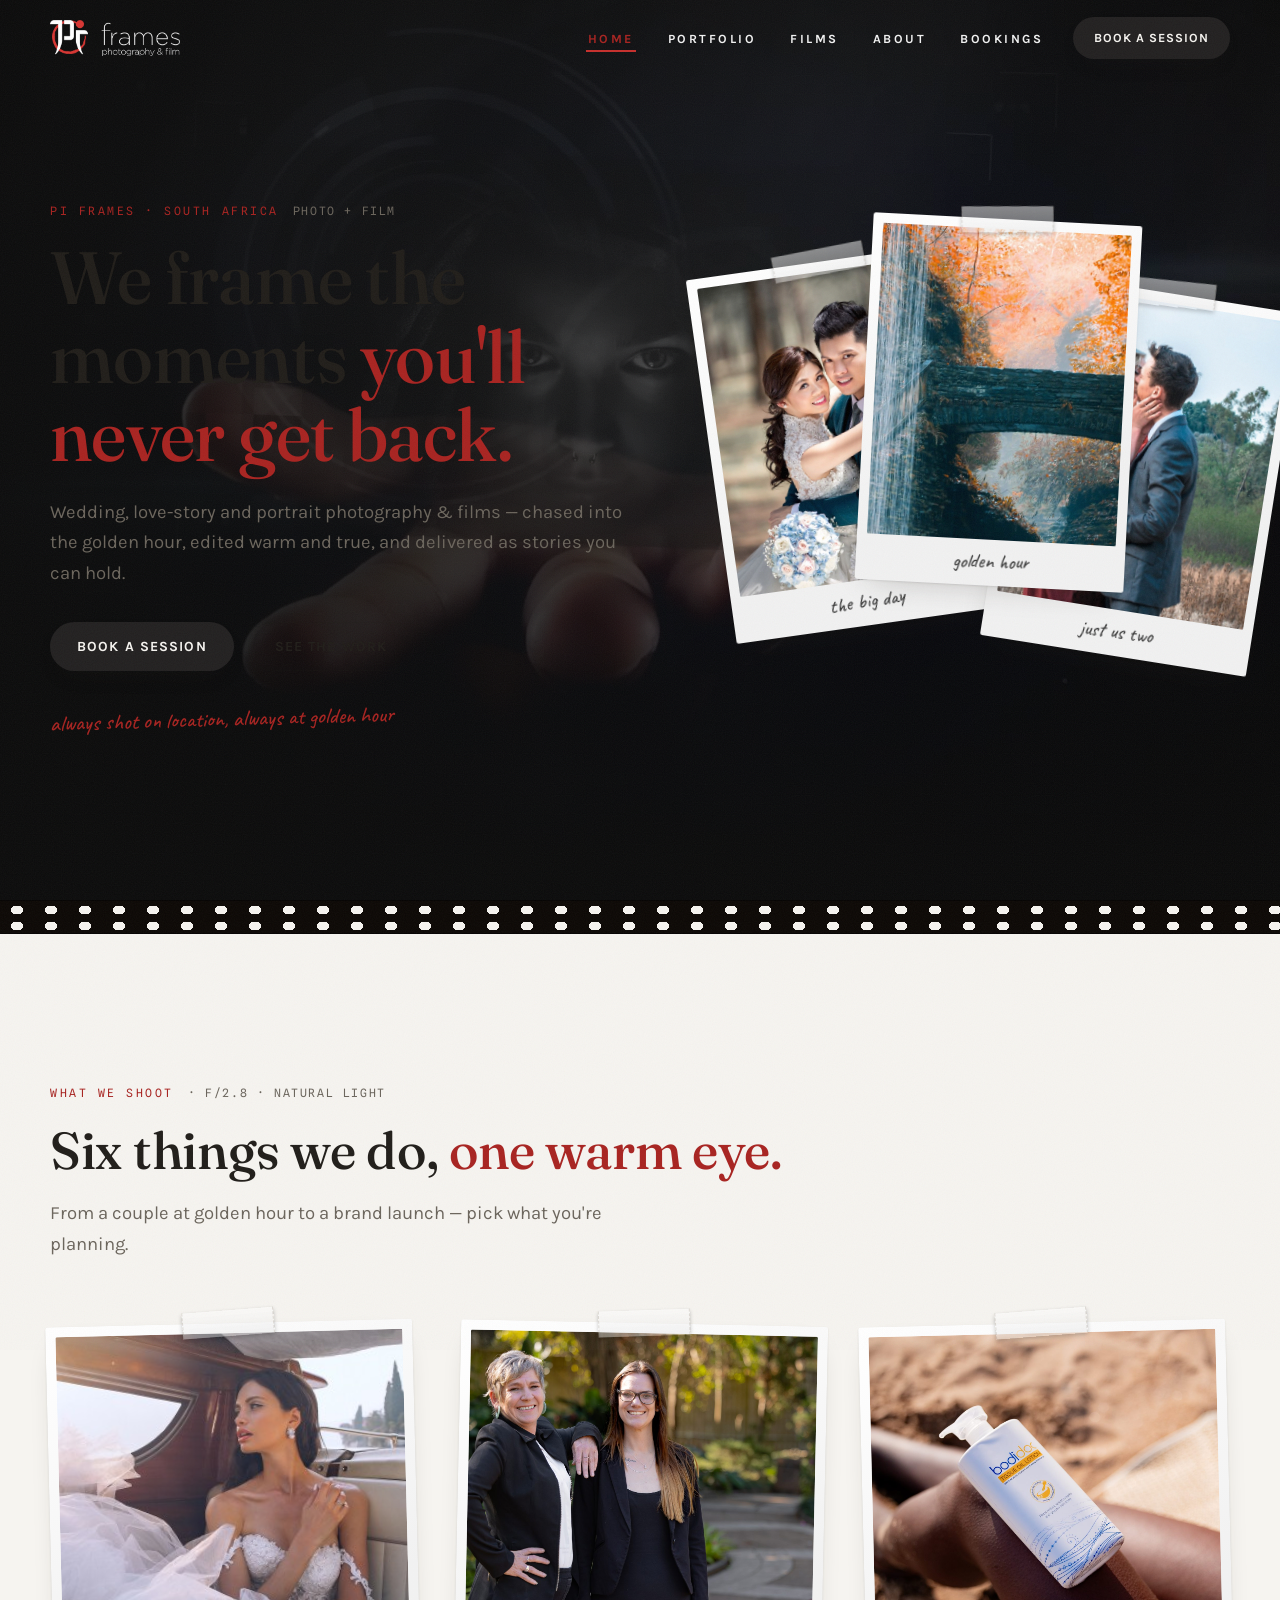
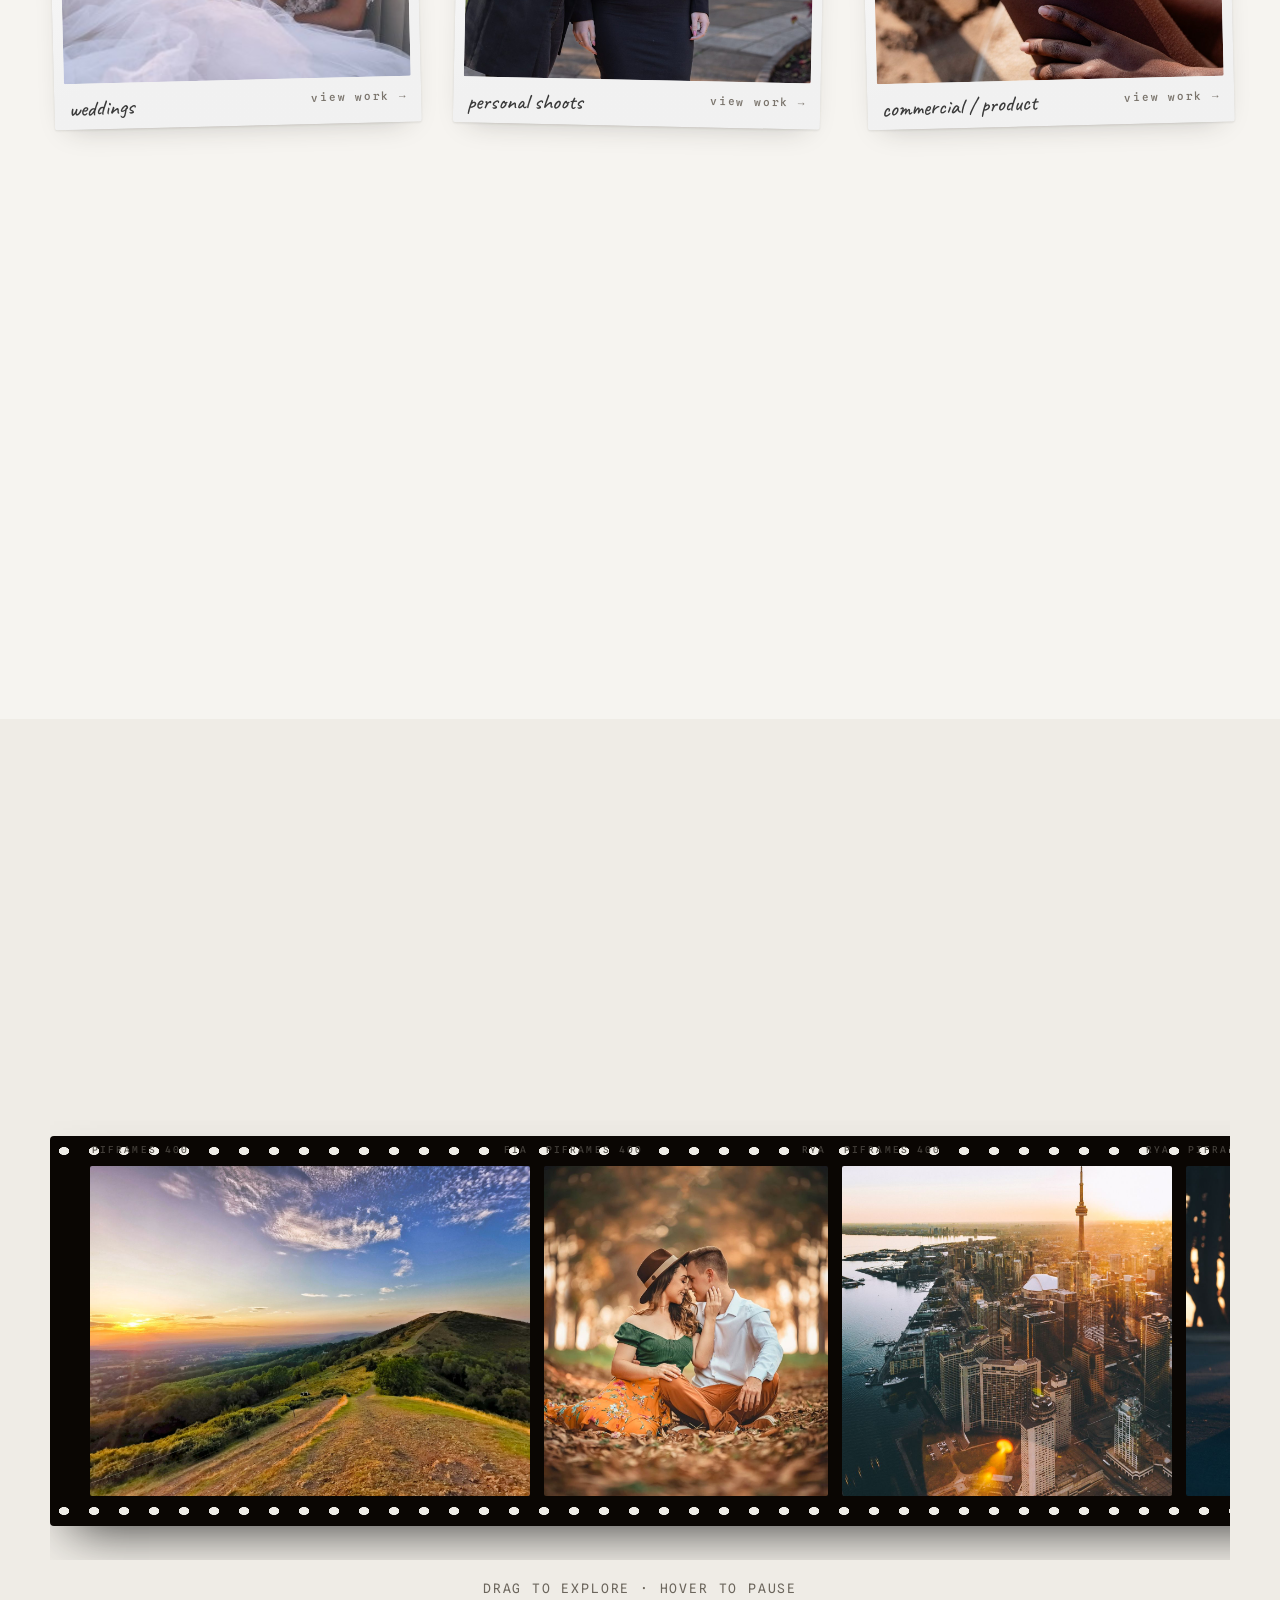
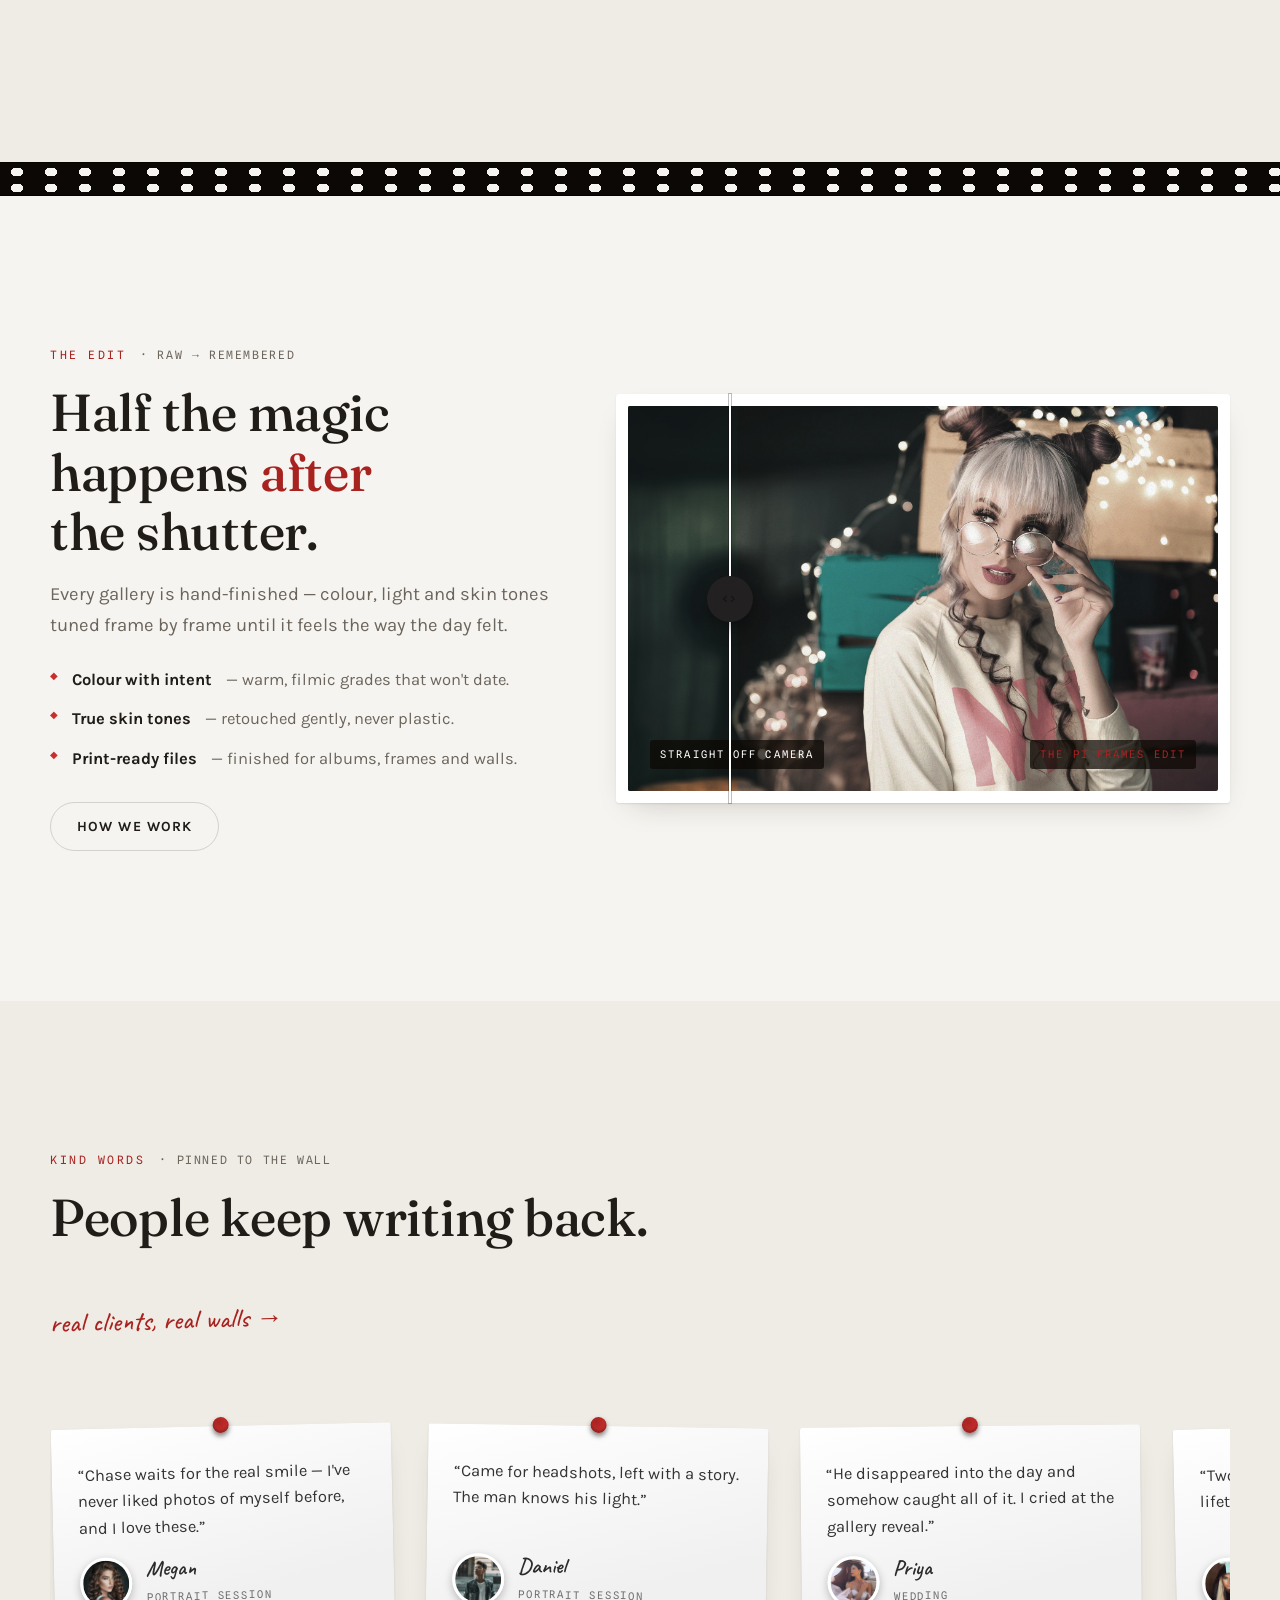
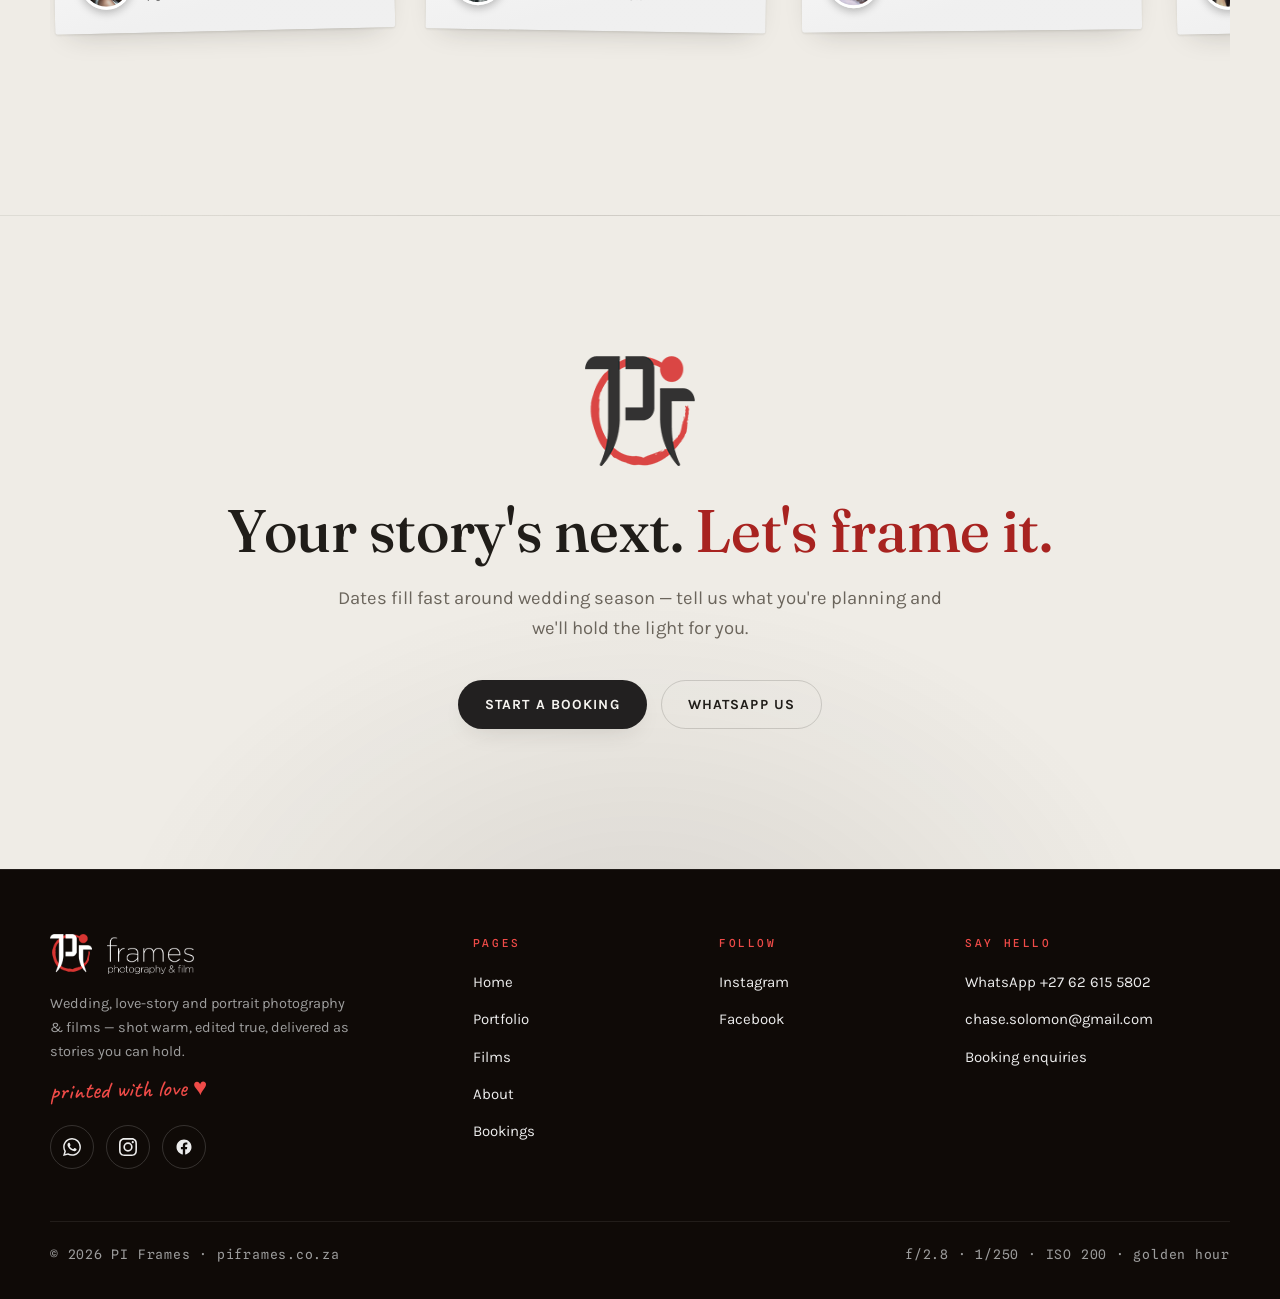
==== index.html @ 4d84800c "commit change" ====
<!DOCTYPE html>
<html lang="en">
<head>
<meta charset="UTF-8">
<meta name="viewport" content="width=device-width, initial-scale=1.0, viewport-fit=cover">
<title>PI Frames — Photography & Films, South Africa</title>
<meta name="description" content="Professional wedding, love-story and portrait photography & videography in South Africa. Shot warm at golden hour, delivered as stories you can hold.">
<meta name="theme-color" content="#16100c">
<link rel="canonical" href="https://piframes.co.za/">
<meta property="og:title" content="PI Frames — Photography & Films, South Africa">
<meta property="og:description" content="Professional wedding, love-story and portrait photography & videography in South Africa. Shot warm at golden hour, delivered as stories you can hold.">
<meta property="og:type" content="website">
<meta property="og:image" content="Media/home-poster.jpg">
<link rel="icon" type="image/png" href="Media/PI-Iconlight.png" media="(prefers-color-scheme: dark)">
  <link rel="icon" type="image/png" href="Media/PI-Icondark.png" media="(prefers-color-scheme: light)">
<link rel="preconnect" href="https://fonts.googleapis.com">
<link rel="preconnect" href="https://fonts.gstatic.com" crossorigin>
<link href="https://fonts.googleapis.com/css2?family=Fraunces:ital,opsz,wght@0,9..144,400;0,9..144,500;0,9..144,600;1,9..144,400&family=Karla:ital,wght@0,400;0,500;0,700;1,400&family=Caveat:wght@500;600&family=Spline+Sans+Mono:wght@400;500&display=swap" rel="stylesheet">
<link rel="stylesheet" href="css/style.css">
</head>
<body>

<header class="nav">
  <div class="wrap nav-inner">
    <a class="nav-logo" href="index.html" aria-label="PI Frames — home">
      <img class="logo-light" src="Media/PI-Logolight.png" alt="PI Frames" width="397" height="110"><img class="logo-dark" src="Media/PI-Logodark.png" alt="PI Frames" width="397" height="110">
    </a>
    <nav aria-label="Main">
      <ul class="nav-links"><li><a href="index.html" aria-current="page">Home</a></li><li><a href="portfolio.html">Portfolio</a></li><li><a href="films.html">Films</a></li><li><a href="about.html">About</a></li><li><a href="bookings.html">Bookings</a></li></ul>
    </nav>
    <a class="btn btn-solid nav-cta" href="bookings.html">Book a session</a>
    <button class="nav-burger" aria-expanded="false" aria-controls="menu" aria-label="Menu">
      <span></span><span></span><span></span>
    </button>
  </div>
</header>

<div class="menu" id="menu">
  <ul>
    <li><a href="index.html" aria-current="page">Home</a></li>
    <li><a href="portfolio.html">Portfolio</a></li>
    <li><a href="films.html">Films</a></li>
    <li><a href="about.html">About</a></li>
    <li><a href="bookings.html">Bookings</a></li>
  </ul>
  <p class="menu-note">Photography &amp; films · South Africa</p>
  <div class="menu-social">
    <a class="social-btn" href="https://wa.me/27626155802" target="_blank" rel="noopener" aria-label="WhatsApp"><svg viewBox="0 0 24 24" aria-hidden="true"><path d="M17.5 14.38c-.3-.15-1.76-.87-2.03-.97-.27-.1-.47-.15-.67.15-.2.3-.77.97-.94 1.17-.17.2-.35.22-.65.07-.3-.15-1.26-.46-2.4-1.48-.88-.79-1.48-1.76-1.65-2.06-.17-.3-.02-.46.13-.61.13-.13.3-.35.45-.52.15-.18.2-.3.3-.5.1-.2.05-.38-.02-.53-.08-.15-.68-1.62-.93-2.21-.24-.58-.49-.5-.67-.51l-.57-.01c-.2 0-.52.07-.8.37-.27.3-1.04 1.02-1.04 2.49s1.07 2.89 1.22 3.09c.15.2 2.1 3.2 5.08 4.49.71.3 1.26.49 1.7.62.71.23 1.36.2 1.87.12.57-.08 1.76-.72 2.01-1.41.25-.7.25-1.29.17-1.42-.07-.12-.27-.2-.57-.34m-5.42 7.4h-.01a9.87 9.87 0 0 1-5.03-1.37l-.36-.22-3.74.98 1-3.64-.24-.38a9.86 9.86 0 0 1-1.51-5.25c0-5.45 4.44-9.88 9.9-9.88a9.83 9.83 0 0 1 6.99 2.9 9.82 9.82 0 0 1 2.9 6.99c-.01 5.45-4.45 9.87-9.9 9.87m8.42-18.29A11.8 11.8 0 0 0 12.07 0C5.53 0 .2 5.33.2 11.87c0 2.1.55 4.14 1.58 5.94L.1 24l6.33-1.66a11.87 11.87 0 0 0 5.63 1.43h.01c6.54 0 11.86-5.32 11.86-11.87 0-3.17-1.23-6.15-3.47-8.39"/></svg></a>
    <a class="social-btn" href="https://www.instagram.com/chasesolomonphotography/" target="_blank" rel="noopener" aria-label="Instagram"><svg viewBox="0 0 24 24" aria-hidden="true"><path d="M12 2.2c3.2 0 3.6 0 4.9.1 1.2.1 1.8.2 2.2.4.6.2 1 .5 1.4.9.4.4.7.8.9 1.4.2.4.4 1 .4 2.2.1 1.3.1 1.7.1 4.9s0 3.6-.1 4.9c-.1 1.2-.2 1.8-.4 2.2-.2.6-.5 1-.9 1.4-.4.4-.8.7-1.4.9-.4.2-1 .4-2.2.4-1.3.1-1.7.1-4.9.1s-3.6 0-4.9-.1c-1.2-.1-1.8-.2-2.2-.4-.6-.2-1-.5-1.4-.9-.4-.4-.7-.8-.9-1.4-.2-.4-.4-1-.4-2.2C2.2 15.6 2.2 15.2 2.2 12s0-3.6.1-4.9c.1-1.2.2-1.8.4-2.2.2-.6.5-1 .9-1.4.4-.4.8-.7 1.4-.9.4-.2 1-.4 2.2-.4C8.4 2.2 8.8 2.2 12 2.2m0-2.2C8.7 0 8.3 0 7 .1 5.7.1 4.9.3 4.1.6c-.8.3-1.5.7-2.1 1.4C1.3 2.6.9 3.3.6 4.1.3 4.9.1 5.7.1 7 0 8.3 0 8.7 0 12s0 3.7.1 5c0 1.3.2 2.1.5 2.9.3.8.7 1.5 1.4 2.1.6.7 1.3 1.1 2.1 1.4.8.3 1.6.5 2.9.5 1.3.1 1.7.1 5 .1s3.7 0 5-.1c1.3 0 2.1-.2 2.9-.5.8-.3 1.5-.7 2.1-1.4.7-.6 1.1-1.3 1.4-2.1.3-.8.5-1.6.5-2.9.1-1.3.1-1.7.1-5s0-3.7-.1-5c0-1.3-.2-2.1-.5-2.9-.3-.8-.7-1.5-1.4-2.1C21.4 1.3 20.7.9 19.9.6c-.8-.3-1.6-.5-2.9-.5C15.7 0 15.3 0 12 0zm0 5.8A6.2 6.2 0 1 0 18.2 12 6.2 6.2 0 0 0 12 5.8zm0 10.2A4 4 0 1 1 16 12a4 4 0 0 1-4 4zM19.8 5.6a1.4 1.4 0 1 1-2.9 0 1.4 1.4 0 0 1 2.9 0z"/></svg></a>
    <a class="social-btn" href="https://www.facebook.com/ChaseSolomonPhotography/" target="_blank" rel="noopener" aria-label="Facebook"><svg viewBox="0 0 24 24" aria-hidden="true"><path d="M22 12.06C22 6.5 17.52 2 12 2S2 6.5 2 12.06c0 5.02 3.66 9.18 8.44 9.94v-7.03H7.9v-2.9h2.54V9.85c0-2.52 1.5-3.91 3.78-3.91 1.09 0 2.23.2 2.23.2v2.46h-1.26c-1.24 0-1.63.77-1.63 1.57v1.88h2.78l-.45 2.9h-2.33V22c4.78-.76 8.44-4.92 8.44-9.94z"/></svg></a>
  </div>
</div>

<main>
  <!-- HERO -->
  <section class="hero">
    <div class="hero-media">
      <video autoplay muted loop playsinline preload="metadata" poster="Media/home-poster.jpg">
        <source src="Media/home-bg.mp4" type="video/mp4">
      </video>
    </div>
    <div class="hero-scrim"></div>
    <div class="wrap hero-inner">
      <div>
        <p class="eyebrow reveal">PI Frames · South Africa <span class="exif">photo + film</span></p>
        <h1 class="reveal d1">We frame the moments <em>you'll never get back.</em></h1>
        <p class="lede reveal d2">Wedding, love-story and portrait photography &amp; films — chased into the golden hour, edited warm and true, and delivered as stories you can hold.</p>
        <div class="hero-ctas reveal d3">
          <a class="btn btn-solid" href="bookings.html">Book a session</a>
          <a class="btn btn-ghost" href="portfolio.html">See the work</a>
        </div>
        <p class="hero-note reveal d3"><span class="hand">always shot on location, always at golden hour</span></p>
      </div>
      <div class="fan reveal d2" aria-hidden="true"><figure class="polaroid p1">
      <span class="tape"></span>
      <div class="frame"><img src="Media/masonry-2col-05.jpg" alt="the big day" fetchpriority="high"></div>
      <figcaption class="cap">the big day</figcaption>
    </figure><figure class="polaroid p2">
      <span class="tape"></span>
      <div class="frame"><img src="Media/album13-alt.jpg" alt="golden hour" loading="lazy"></div>
      <figcaption class="cap">golden hour</figcaption>
    </figure><figure class="polaroid p3">
      <span class="tape"></span>
      <div class="frame"><img src="Media/grid-3col-09.jpg" alt="just us two" loading="lazy"></div>
      <figcaption class="cap">just us two</figcaption>
    </figure></div>
    </div>
  </section>

  <div class="sprocket-divider" aria-hidden="true"></div>

  <!-- SERVICES -->
  <section class="section" id="services">
    <div class="wrap">
      <div class="section-head reveal">
        <p class="eyebrow">What we shoot <span class="exif">· f/2.8 · natural light</span></p>
        <h2 class="title">Six things we do, <em>one warm eye.</em></h2>
        <p class="lede">From a couple at golden hour to a brand launch — pick what you're planning.</p>
      </div>
      <div class="services-grid"><a class="polaroid service reveal d0" href="portfolio.html#weddings">
      <span class="tape"></span>
      <div class="frame"><img src="Media/thmb-wedding.jpg" alt="wedding photography" loading="lazy"></div>
      <span class="cap"><span>weddings</span><span class="go">view work →</span></span>
    </a><a class="polaroid service reveal d1" href="portfolio.html#headshots">
      <span class="tape"></span>
      <div class="frame"><img src="Media/album-headshots-01.jpg" alt="personal & portrait photography" loading="lazy"></div>
      <span class="cap"><span>personal shoots</span><span class="go">view work →</span></span>
    </a><a class="polaroid service reveal d2" href="portfolio.html#product">
      <span class="tape"></span>
      <div class="frame"><img src="Media/album-product-01.jpg" alt="commercial & product photography" loading="lazy"></div>
      <span class="cap"><span>commercial / product</span><span class="go">view work →</span></span>
    </a><a class="polaroid service reveal d0" href="portfolio.html#automotive">
      <span class="tape"></span>
      <div class="frame"><img src="Media/album-cars-01.jpg" alt="automotive photography" loading="lazy"></div>
      <span class="cap"><span>auto / car</span><span class="go">view work →</span></span>
    </a><a class="polaroid service reveal d1" href="films.html">
      <span class="tape"></span>
      <div class="frame"><img src="Media/poster-video-tvh-grand-opening.jpg" alt="event photography & film" loading="lazy"></div>
      <span class="cap"><span>events</span><span class="go">watch films →</span></span>
    </a><a class="polaroid service service-soon reveal d2" href="bookings.html">
      <span class="tape"></span>
      <div class="frame"><picture><source srcset="Media/thmb-realestate-light.jpg" media="(prefers-color-scheme: light)"><img src="Media/thmb-realestate.jpg" alt="real estate photography" loading="lazy"></picture></div>
      <span class="cap"><span>real estate</span><span class="go">on request →</span></span>
    </a></div>
    </div>
  </section>

  <!-- FILM STRIP -->
  <section class="section tone" id="album">
    <div class="wrap">
      <div class="section-head head-row reveal">
        <div>
          <p class="eyebrow">The highlight reel <span class="exif">· a little of everything</span></p>
          <h2 class="title">Frames worth framing</h2>
        </div>
        <span class="hand">drag through the roll ↓</span>
      </div>
    </div>
    <div class="wrap filmstrip-wrap reveal d1">
      <div class="filmstrip" tabindex="0" aria-label="Highlight reel — scroll horizontally">
        <div class="film"><div class="film-cell">
      <span class="edge"><b>PIFRAMES&nbsp;400</b><b>fiA</b></span>
      <img src="Media/justified-15.jpg" alt="golden sunset over rolling hill path" loading="lazy" draggable="false">
    </div><div class="film-cell">
      <span class="edge"><b>PIFRAMES&nbsp;400</b><b>ryA</b></span>
      <img src="Media/masonry-2col-07.jpg" alt="couple in autumn leaves, golden backlight" loading="lazy" draggable="false">
    </div><div class="film-cell">
      <span class="edge"><b>PIFRAMES&nbsp;400</b><b>ryA</b></span>
      <img src="Media/masonry-3col-10.jpg" alt="Toronto aerial sunset, CN Tower" loading="lazy" draggable="false">
    </div><div class="film-cell">
      <span class="edge"><b>PIFRAMES&nbsp;400</b><b>2cA</b></span>
      <img src="Media/grid-2col-05.jpg" alt="black Porsche 911 rear, sunset road" loading="lazy" draggable="false">
    </div><div class="film-cell">
      <span class="edge"><b>PIFRAMES&nbsp;400</b><b>ryA</b></span>
      <img src="Media/masonry-4col-08.jpg" alt="emerald lake with island, golden light" loading="lazy" draggable="false">
    </div><div class="film-cell">
      <span class="edge"><b>PIFRAMES&nbsp;400</b><b>3cA</b></span>
      <img src="Media/grid-3col-10.jpg" alt="couple close in dusk field, her gaze at camera" loading="lazy" draggable="false">
    </div><div class="film-cell">
      <span class="edge"><b>PIFRAMES&nbsp;400</b><b>ryA</b></span>
      <img src="Media/masonry-3col-05.jpg" alt="busy London street, golden hour" loading="lazy" draggable="false">
    </div><div class="film-cell">
      <span class="edge"><b>PIFRAMES&nbsp;400</b><b>fiA</b></span>
      <img src="Media/justified-19.jpg" alt="pink sunset lake, silhouetted boat" loading="lazy" draggable="false">
    </div><div class="film-cell">
      <span class="edge"><b>PIFRAMES&nbsp;400</b><b>ryA</b></span>
      <img src="Media/masonry-2col-03.jpg" alt="couple on beach at sunset" loading="lazy" draggable="false">
    </div><div class="film-cell">
      <span class="edge"><b>PIFRAMES&nbsp;400</b><b>ryA</b></span>
      <img src="Media/masonry-4col-12.jpg" alt="golden grassy ridge at sunset" loading="lazy" draggable="false">
    </div><div class="film-cell">
      <span class="edge"><b>PIFRAMES&nbsp;400</b><b>18A</b></span>
      <img src="Media/album18-alt.jpg" alt="Audi R8 on autumn road at dusk" loading="lazy" draggable="false">
    </div><div class="film-cell">
      <span class="edge"><b>PIFRAMES&nbsp;400</b><b>fiA</b></span>
      <img src="Media/justified-21.jpg" alt="karst mountains, river boat, misty sunrise" loading="lazy" draggable="false">
    </div></div>
      </div>
      <p class="filmstrip-hint">drag to explore · hover to pause</p>
    </div>
  </section>

  <div class="sprocket-divider" aria-hidden="true"></div>

  <!-- BEFORE / AFTER -->
  <section class="section" id="edit">
    <div class="wrap ba-grid">
      <div class="ba-copy reveal">
        <p class="eyebrow">The edit <span class="exif">· raw → remembered</span></p>
        <h2 class="title">Half the magic happens <em>after</em> the shutter.</h2>
        <p class="lede">Every gallery is hand-finished — colour, light and skin tones tuned frame by frame until it feels the way the day felt.</p>
        <ul class="ba-list">
          <li><b>Colour with intent</b> — warm, filmic grades that won't date.</li>
          <li><b>True skin tones</b> — retouched gently, never plastic.</li>
          <li><b>Print-ready files</b> — finished for albums, frames and walls.</li>
        </ul>
        <a class="btn btn-ghost" href="about.html">How we work</a>
      </div>
      <div class="reveal d1">
        <div class="ba" style="--pos:50%">
          <div class="ba-stage">
            <img src="Media/before.jpg" alt="Straight-off-camera photograph before editing">
            <img class="ba-after" src="Media/after.jpg" alt="The same photograph after the PI Frames edit">
            <span class="ba-tag l">straight off camera</span>
            <span class="ba-tag r">the pi frames edit</span>
          </div>
          <div class="ba-divider" aria-hidden="true"></div>
          <div class="ba-handle" aria-hidden="true">‹›</div>
          <input type="range" min="0" max="100" value="50" aria-label="Compare before and after edit">
        </div>
      </div>
    </div>
  </section>

  <!-- TESTIMONIALS -->
  <section class="section tone" id="words">
    <div class="wrap">
      <div class="section-head head-row reveal">
        <div>
          <p class="eyebrow">Kind words <span class="exif">· pinned to the wall</span></p>
          <h2 class="title">People keep writing back.</h2>
        </div>
        <span class="hand">real clients, real walls →</span>
      </div>
      <div class="quotes reveal d1"><figure class="quote">
      <span class="pin"></span>
      <p>“Chase waits for the real smile — I've never liked photos of myself before, and I love these.”</p>
      <footer>
        <img src="Media/testimonial01.jpg" alt="" loading="lazy">
        <div class="who"><b>Megan</b><span>Portrait session</span></div>
      </footer>
    </figure><figure class="quote">
      <span class="pin"></span>
      <p>“Came for headshots, left with a story. The man knows his light.”</p>
      <footer>
        <img src="Media/testimonial02.jpg" alt="" loading="lazy">
        <div class="who"><b>Daniel</b><span>Portrait session</span></div>
      </footer>
    </figure><figure class="quote">
      <span class="pin"></span>
      <p>“He disappeared into the day and somehow caught all of it. I cried at the gallery reveal.”</p>
      <footer>
        <img src="Media/testimonial03.jpg" alt="" loading="lazy">
        <div class="who"><b>Priya</b><span>Wedding</span></div>
      </footer>
    </figure><figure class="quote">
      <span class="pin"></span>
      <p>“Two hours, one photographer, a lifetime of frames. Forever grateful.”</p>
      <footer>
        <img src="Media/testimonial04.jpg" alt="" loading="lazy">
        <div class="who"><b>Chloé</b><span>Portrait session</span></div>
      </footer>
    </figure><figure class="quote">
      <span class="pin"></span>
      <p>“Warm, patient, and completely worth it. Every frame feels like me.”</p>
      <footer>
        <img src="Media/testimonial05.jpg" alt="" loading="lazy">
        <div class="who"><b>Zanele</b><span>Portrait session</span></div>
      </footer>
    </figure><figure class="quote">
      <span class="pin"></span>
      <p>“Our brand shoot did the selling for us — the photos carried the whole launch.”</p>
      <footer>
        <img src="Media/testimonial06.jpg" alt="" loading="lazy">
        <div class="who"><b>Marco</b><span>Brand commission</span></div>
      </footer>
    </figure><figure class="quote">
      <span class="pin"></span>
      <p>“It felt like a night out, not a shoot. The photos still make me grin.”</p>
      <footer>
        <img src="Media/testimonial07.jpg" alt="" loading="lazy">
        <div class="who"><b>Robyn</b><span>Portrait session</span></div>
      </footer>
    </figure><figure class="quote">
      <span class="pin"></span>
      <p>“He made me feel completely at ease, and it shows in every shot.”</p>
      <footer>
        <img src="Media/testimonial08.jpg" alt="" loading="lazy">
        <div class="who"><b>Nina</b><span>Portrait session</span></div>
      </footer>
    </figure><figure class="quote">
      <span class="pin"></span>
      <p>“Bold, honest, beautiful work. Exactly the vibe I was after.”</p>
      <footer>
        <img src="Media/testimonial09.jpg" alt="" loading="lazy">
        <div class="who"><b>Tarryn</b><span>Portrait session</span></div>
      </footer>
    </figure></div>
    </div>
  </section>

  <!-- CTA -->
  <section class="cta-band">
    <div class="wrap reveal">
      <picture><source srcset="Media/PI-Icondark.png" media="(prefers-color-scheme: light)"><img class="aperture" src="Media/PI-Iconlight.png" alt="" loading="lazy"></picture>
      <h2 class="title">Your story's next. <em>Let's frame it.</em></h2>
      <p class="lede">Dates fill fast around wedding season — tell us what you're planning and we'll hold the light for you.</p>
      <div class="hero-ctas" style="justify-content:center">
        <a class="btn btn-solid" href="bookings.html">Start a booking</a>
        <a class="btn btn-ghost" href="https://wa.me/27626155802" target="_blank" rel="noopener">WhatsApp us</a>
      </div>
    </div>
  </section>
</main>

<footer class="footer">
  <div class="wrap">
    <div class="footer-grid">
      <div class="footer-logo">
        <img src="Media/PI-Logolight.png" alt="PI Frames">
        <p class="footer-blurb">Wedding, love-story and portrait photography &amp; films — shot warm, edited true, delivered as stories you can hold.</p>
        <span class="hand">printed with love ♥</span>
        <div class="social-row footer-social">
          <a class="social-btn" href="https://wa.me/27626155802" target="_blank" rel="noopener" aria-label="WhatsApp"><svg viewBox="0 0 24 24" aria-hidden="true"><path d="M17.5 14.38c-.3-.15-1.76-.87-2.03-.97-.27-.1-.47-.15-.67.15-.2.3-.77.97-.94 1.17-.17.2-.35.22-.65.07-.3-.15-1.26-.46-2.4-1.48-.88-.79-1.48-1.76-1.65-2.06-.17-.3-.02-.46.13-.61.13-.13.3-.35.45-.52.15-.18.2-.3.3-.5.1-.2.05-.38-.02-.53-.08-.15-.68-1.62-.93-2.21-.24-.58-.49-.5-.67-.51l-.57-.01c-.2 0-.52.07-.8.37-.27.3-1.04 1.02-1.04 2.49s1.07 2.89 1.22 3.09c.15.2 2.1 3.2 5.08 4.49.71.3 1.26.49 1.7.62.71.23 1.36.2 1.87.12.57-.08 1.76-.72 2.01-1.41.25-.7.25-1.29.17-1.42-.07-.12-.27-.2-.57-.34m-5.42 7.4h-.01a9.87 9.87 0 0 1-5.03-1.37l-.36-.22-3.74.98 1-3.64-.24-.38a9.86 9.86 0 0 1-1.51-5.25c0-5.45 4.44-9.88 9.9-9.88a9.83 9.83 0 0 1 6.99 2.9 9.82 9.82 0 0 1 2.9 6.99c-.01 5.45-4.45 9.87-9.9 9.87m8.42-18.29A11.8 11.8 0 0 0 12.07 0C5.53 0 .2 5.33.2 11.87c0 2.1.55 4.14 1.58 5.94L.1 24l6.33-1.66a11.87 11.87 0 0 0 5.63 1.43h.01c6.54 0 11.86-5.32 11.86-11.87 0-3.17-1.23-6.15-3.47-8.39"/></svg></a>
          <a class="social-btn" href="https://www.instagram.com/chasesolomonphotography/" target="_blank" rel="noopener" aria-label="Instagram"><svg viewBox="0 0 24 24" aria-hidden="true"><path d="M12 2.2c3.2 0 3.6 0 4.9.1 1.2.1 1.8.2 2.2.4.6.2 1 .5 1.4.9.4.4.7.8.9 1.4.2.4.4 1 .4 2.2.1 1.3.1 1.7.1 4.9s0 3.6-.1 4.9c-.1 1.2-.2 1.8-.4 2.2-.2.6-.5 1-.9 1.4-.4.4-.8.7-1.4.9-.4.2-1 .4-2.2.4-1.3.1-1.7.1-4.9.1s-3.6 0-4.9-.1c-1.2-.1-1.8-.2-2.2-.4-.6-.2-1-.5-1.4-.9-.4-.4-.7-.8-.9-1.4-.2-.4-.4-1-.4-2.2C2.2 15.6 2.2 15.2 2.2 12s0-3.6.1-4.9c.1-1.2.2-1.8.4-2.2.2-.6.5-1 .9-1.4.4-.4.8-.7 1.4-.9.4-.2 1-.4 2.2-.4C8.4 2.2 8.8 2.2 12 2.2m0-2.2C8.7 0 8.3 0 7 .1 5.7.1 4.9.3 4.1.6c-.8.3-1.5.7-2.1 1.4C1.3 2.6.9 3.3.6 4.1.3 4.9.1 5.7.1 7 0 8.3 0 8.7 0 12s0 3.7.1 5c0 1.3.2 2.1.5 2.9.3.8.7 1.5 1.4 2.1.6.7 1.3 1.1 2.1 1.4.8.3 1.6.5 2.9.5 1.3.1 1.7.1 5 .1s3.7 0 5-.1c1.3 0 2.1-.2 2.9-.5.8-.3 1.5-.7 2.1-1.4.7-.6 1.1-1.3 1.4-2.1.3-.8.5-1.6.5-2.9.1-1.3.1-1.7.1-5s0-3.7-.1-5c0-1.3-.2-2.1-.5-2.9-.3-.8-.7-1.5-1.4-2.1C21.4 1.3 20.7.9 19.9.6c-.8-.3-1.6-.5-2.9-.5C15.7 0 15.3 0 12 0zm0 5.8A6.2 6.2 0 1 0 18.2 12 6.2 6.2 0 0 0 12 5.8zm0 10.2A4 4 0 1 1 16 12a4 4 0 0 1-4 4zM19.8 5.6a1.4 1.4 0 1 1-2.9 0 1.4 1.4 0 0 1 2.9 0z"/></svg></a>
          <a class="social-btn" href="https://www.facebook.com/ChaseSolomonPhotography/" target="_blank" rel="noopener" aria-label="Facebook"><svg viewBox="0 0 24 24" aria-hidden="true"><path d="M22 12.06C22 6.5 17.52 2 12 2S2 6.5 2 12.06c0 5.02 3.66 9.18 8.44 9.94v-7.03H7.9v-2.9h2.54V9.85c0-2.52 1.5-3.91 3.78-3.91 1.09 0 2.23.2 2.23.2v2.46h-1.26c-1.24 0-1.63.77-1.63 1.57v1.88h2.78l-.45 2.9h-2.33V22c4.78-.76 8.44-4.92 8.44-9.94z"/></svg></a>
        </div>
      </div>
      <div class="footer-col">
        <h4>Pages</h4>
        <ul>
          <li><a href="index.html">Home</a></li>
          <li><a href="portfolio.html">Portfolio</a></li>
          <li><a href="films.html">Films</a></li>
          <li><a href="about.html">About</a></li>
          <li><a href="bookings.html">Bookings</a></li>
        </ul>
      </div>
      <div class="footer-col">
        <h4>Follow</h4>
        <ul>
          <li><a href="https://www.instagram.com/chasesolomonphotography/" target="_blank" rel="noopener">Instagram</a></li>
          <li><a href="https://www.facebook.com/ChaseSolomonPhotography/" target="_blank" rel="noopener">Facebook</a></li>
        </ul>
      </div>
      <div class="footer-col">
        <h4>Say hello</h4>
        <ul>
          <li><a href="https://wa.me/27626155802" target="_blank" rel="noopener">WhatsApp +27 62 615 5802</a></li>
          <li><a href="mailto:chase.solomon@gmail.com">chase.solomon@gmail.com</a></li>
          <li><a href="bookings.html">Booking enquiries</a></li>
        </ul>
      </div>
    </div>
    <div class="footer-bottom">
      <span>© <span id="year">2026</span> PI Frames · piframes.co.za</span>
      <span>f/2.8 · 1/250 · ISO 200 · golden hour</span>
    </div>
  </div>
</footer>
<script src="js/main.js"></script>
</body>
</html>
---- css/style.css ----
/* ============================================================
   PI FRAMES — piframes.co.za
   "The Darkroom Wall" — greyscale + brand red (#d73532) accent
   Display: Fraunces · Body: Karla · Hand: Caveat · Mono: Spline Sans Mono
   ============================================================ */

:root{
  /* palette — neutral greyscale; the photographs carry the colour */
  --ink:        #121212;   /* neutral near-black */
  --ink-2:      #1b1b1b;   /* raised surface */
  --ink-3:      #242424;
  --paper:      #f4f4f4;   /* print-paper white */
  --paper-2:    #e9e9e9;
  --paper-ink:  #2b2b2b;   /* pencil on paper */
  --paper-soft: #6f6f6f;
  --amber:      #f2f2f2;   /* neutral accent for fills/buttons */
  --amber-hot:  #ffffff;
  --amber-deep: #8f8f8f;
  --edge:       #bdbdbd;   /* film edge-print */
  --text:       #ececec;
  --muted:      #9d9d9d;
  --line:       rgba(255,255,255,.16);
  --line-soft:  rgba(255,255,255,.08);

  /* semantic surfaces & overlays — flipped in the light-mode block below.
     Using these instead of hardcoded rgba(255,255,255,…) lets the whole UI
     invert cleanly for light mode. */
  --surface-1:  rgba(255,255,255,.02);   /* faint raised tint (tiles, cards) */
  --surface-2:  rgba(255,255,255,.04);   /* slightly stronger */
  --surface-3:  rgba(255,255,255,.06);   /* hover / active tint */
  --surface-4:  rgba(255,255,255,.10);   /* pressed / selected */
  --hairline:   rgba(255,255,255,.28);   /* subtle light divider */
  --scrim:      rgba(12,7,4,.55);         /* dark scrim over media (play buttons) */
  --paper-sheen-a: rgba(255,255,255,.5);  /* polaroid paper gradient top */
  --paper-sheen-b: rgba(205,205,205,.28); /* polaroid paper gradient bottom */

  /* brand red — sampled from the PI Frames logo aperture (#d73532).
     Used sparingly as a signature accent so it reads as "brand", not decoration. */
  --brand:      #d73532;
  --brand-hot:  #ef4b48;   /* brighter, for hover/emphasis on dark */
  --brand-soft: rgba(215,53,50,.16);

  --font-display:"Fraunces", "Iowan Old Style", Georgia, serif;
  --font-body:"Karla", "Helvetica Neue", Arial, sans-serif;
  --font-hand:"Caveat", "Segoe Script", cursive;
  --font-mono:"Spline Sans Mono", "SFMono-Regular", Consolas, monospace;

  --wrap: 1180px;
  --gutter: clamp(20px, 5vw, 48px);
  --sec: clamp(72px, 12vw, 150px);

  --shadow-print: 0 1px 2px rgba(0,0,0,.45), 0 14px 34px -14px rgba(0,0,0,.6);
  --shadow-lift:  0 2px 4px rgba(0,0,0,.4), 0 26px 50px -18px rgba(0,0,0,.65);
  --ease: cubic-bezier(.22,.75,.3,1);

  /* header bar background (frosted). Flipped in light mode so the logo + nav
     links + CTA sit on a matching bar instead of a stuck-dark one. */
  --nav-bg:      rgba(18,12,8,.86);
  --btn-glow:    rgba(255,255,255,.30);   /* solid-button drop glow (dark mode) */
}

/* ============================================================
   LIGHT MODE — a warm gallery-white, like a printed portfolio.
   Follows the visitor's OS/browser setting automatically.
   Only the palette variables change; every component that uses
   var(--…) recolours itself. The photographs stay untouched.
   ============================================================ */
@media (prefers-color-scheme: light){
  :root{
    /* backgrounds: warm off-white paper, not clinical white */
    --ink:        #f6f4f0;   /* page background */
    --ink-2:      #efece6;   /* raised surface */
    --ink-3:      #e7e3db;

    /* "paper" tokens (used for cards/prints) become soft ink on light */
    --paper:      #ffffff;   /* still the whitest layer (prints on wall) */
    --paper-2:    #f1efe9;
    --paper-ink:  #2b2b2b;
    --paper-soft: #6f6f6f;

    /* neutral accent for fills/buttons flips to dark ink */
    --amber:      #222020;
    --amber-hot:  #000000;
    --amber-deep: #7a746c;
    --edge:       #4a4640;   /* film edge-print, readable on light */

    /* text: warm near-black on paper */
    --text:       #201d19;
    --muted:      #6b655c;
    --line:       rgba(30,25,20,.16);
    --line-soft:  rgba(30,25,20,.08);

    /* surfaces & overlays invert: faint DARK tints on light bg */
    --surface-1:  rgba(30,25,20,.03);
    --surface-2:  rgba(30,25,20,.05);
    --surface-3:  rgba(30,25,20,.07);
    --surface-4:  rgba(30,25,20,.11);
    --hairline:   rgba(30,25,20,.22);
    --scrim:      rgba(12,7,4,.5);       /* scrim over media stays dark (media is dark) */

    /* brand red: nudge slightly deeper so it holds contrast on white */
    --brand:      #c62f2c;
    --brand-hot:  #a82320;   /* darker on hover for light bg */
    --brand-soft: rgba(198,47,44,.12);

    /* shadows: soft grey, not heavy black, so cards float gently on paper */
    --shadow-print: 0 1px 2px rgba(40,35,30,.10), 0 12px 30px -16px rgba(40,35,30,.28);
    --shadow-lift:  0 2px 6px rgba(40,35,30,.12), 0 24px 46px -20px rgba(40,35,30,.34);

    /* frosted header becomes light so dark nav text + dark logo are readable */
    --nav-bg:      rgba(248,246,242,.88);
    --btn-glow:    rgba(40,35,30,.18);   /* softer, darker drop for light bg */
  }
}

/* ---------- base ---------- */
*,*::before,*::after{ box-sizing:border-box; }
html{ scroll-behavior:smooth; -webkit-text-size-adjust:100%; overflow-x:clip; color-scheme:light dark; }
body{
  margin:0;
  background:var(--ink);
  color:var(--text);
  font-family:var(--font-body);
  font-size:16.5px;
  line-height:1.65;
  -webkit-font-smoothing:antialiased;
  overflow-x:hidden;
}
img{ max-width:100%; display:block; }
figure{ margin:0; }
a{ color:inherit; }
button{ font:inherit; cursor:pointer; }
::selection{ background:var(--brand); color:#fff; }

:focus-visible{
  outline:2px solid var(--brand-hot);
  outline-offset:3px;
  border-radius:2px;
}

/* film grain over everything */
body::after{
  content:"";
  position:fixed; inset:-50%;
  pointer-events:none;
  z-index:2000;
  opacity:.05;
  background-image:url("data:image/svg+xml,%3Csvg xmlns='http://www.w3.org/2000/svg' width='240' height='240'%3E%3Cfilter id='n'%3E%3CfeTurbulence type='fractalNoise' baseFrequency='0.9' numOctaves='2' stitchTiles='stitch'/%3E%3C/filter%3E%3Crect width='100%25' height='100%25' filter='url(%23n)'/%3E%3C/svg%3E");
}

.wrap{ width:min(var(--wrap), 100% - var(--gutter)*2); margin-inline:auto; }

/* ---------- type helpers ---------- */
.eyebrow{
  font-family:var(--font-mono);
  font-size:11.5px;
  letter-spacing:.22em;
  text-transform:uppercase;
  color:var(--brand-hot);
  display:flex; align-items:center; gap:14px;
  margin:0 0 18px;
}
.eyebrow .exif{ color:var(--muted); letter-spacing:.14em; }

.title{
  font-family:var(--font-display);
  font-weight:500;
  font-optical-sizing:auto;
  font-size:clamp(30px, 4.6vw, 52px);
  line-height:1.14;
  letter-spacing:-.005em;
  margin:0 0 18px;
  color:var(--text);
  text-wrap:balance;
}
.title em{ font-style:normal; color:var(--brand-hot); }

.lede{
  color:var(--muted);
  font-size:clamp(16px, 1.6vw, 18.5px);
  max-width:56ch;
  margin:0;
}
.hand{
  font-family:var(--font-hand);
  font-weight:500;
  color:var(--brand-hot);
  font-size:clamp(21px, 2.4vw, 27px);
  line-height:1.3;
  transform:rotate(-1.6deg);
  display:inline-block;
}

/* ---------- buttons ---------- */
.btn{
  display:inline-flex; align-items:center; justify-content:center; gap:10px;
  min-height:48px;
  padding:12px 26px;
  border-radius:999px;
  font-family:var(--font-body);
  font-weight:700; font-size:14px;
  letter-spacing:.08em; text-transform:uppercase;
  text-decoration:none;
  border:1px solid transparent;
  transition:transform .25s var(--ease), background .25s, color .25s, border-color .25s, box-shadow .25s;
}
.btn-solid{
  background:var(--amber); color:var(--ink);
  box-shadow:0 10px 26px -12px var(--btn-glow);
}
.btn-solid:hover{ background:var(--amber-hot); transform:translateY(-2px); }
.btn-ghost{
  background:transparent; color:var(--text);
  border-color:var(--line);
}
.btn-ghost:hover{ border-color:var(--brand); color:var(--brand-hot); transform:translateY(-2px); }
.btn-paper{
  background:var(--paper); color:var(--paper-ink);
}
.btn-paper:hover{ background:#fff; transform:translateY(-2px); }

/* ============================================================
   POLAROID — the signature component
   ============================================================ */
.polaroid{
  --chin: 46px;
  container-type:inline-size;
  background:var(--paper);
  background-image:linear-gradient(160deg, rgba(255,255,255,.5), rgba(205,205,205,.28) 70%);
  padding:10px 10px var(--chin);
  border-radius:2.5px;
  box-shadow:var(--shadow-print);
  position:relative;
  color:var(--paper-ink);
}
.polaroid > img{
  width:100%; height:100%;
  object-fit:cover;
  border-radius:1.5px;
  background:#111;
}
.polaroid .frame{ /* image window with fixed ratio */
  overflow:hidden; border-radius:1.5px; background:#0d0906;
}
.polaroid .frame img{ width:100%; height:100%; object-fit:cover; }
.polaroid .cap{
  position:absolute; left:8px; right:8px; bottom:8px;
  height:calc(var(--chin) - 14px);
  display:flex; align-items:center; justify-content:center;
  font-family:var(--font-hand);
  font-size:clamp(11px, 8cqi, 22px); font-weight:500;
  color:#3a3a3a;
  transform:rotate(-1.2deg);
  white-space:nowrap; overflow:hidden; text-overflow:ellipsis;
  max-width:100%;
}

/* masking tape */
.tape{
  position:absolute;
  width:92px; height:26px;
  top:-13px; left:50%;
  transform:translateX(-50%) rotate(-3deg);
  background:linear-gradient(rgba(255,255,255,.5), rgba(228,228,228,.42));
  box-shadow:0 2px 4px rgba(0,0,0,.22);
  border-left:1px dashed rgba(80,60,40,.16);
  border-right:1px dashed rgba(80,60,40,.16);
  pointer-events:none;
}
.tape.tl{ left:6%; top:-9px; transform:rotate(-38deg); width:72px; }
.tape.tr{ left:auto; right:4%; top:2px; transform:rotate(42deg); width:72px; }

/* push-pin */
.pin{
  position:absolute; top:-9px; left:50%; transform:translateX(-50%);
  width:16px; height:16px; border-radius:50%;
  background:radial-gradient(circle at 34% 30%, var(--brand-hot), var(--brand) 68%);
  box-shadow:0 3px 5px rgba(0,0,0,.5), inset 0 -2px 3px rgba(0,0,0,.3);
  pointer-events:none;
}

/* ============================================================
   NAV
   ============================================================ */
.nav{
  position:fixed; inset:0 0 auto; z-index:120;
  transition:background .35s, box-shadow .35s;
}
.nav.scrolled{
  background:var(--nav-bg);
  backdrop-filter:blur(12px);
  -webkit-backdrop-filter:blur(12px);
  box-shadow:0 1px 0 var(--line-soft), 0 14px 30px -20px rgba(0,0,0,.7);
}
.nav-inner{
  display:flex; align-items:center; gap:28px;
  min-height:76px;
}
.nav-logo{ margin-right:auto; display:flex; align-items:center; }
.nav-logo img{ height:36px; width:auto; }

/* ---- logo + nav-link colour by state ----
   The header is transparent at the top (sitting over the dark hero image) and
   only gains a solid bar once scrolled. So:
     • top (transparent, over dark hero)  → always LIGHT logo + LIGHT links
     • scrolled (bar shows)                → follow the theme
   CSS can't read scroll position, so JS toggles .nav.scrolled; we key off it. */
.nav-logo .logo-dark{ display:none; }         /* default: show light logo (over dark hero) */
.nav-logo .logo-light{ display:block; }
.nav-links{
  display:flex; align-items:center; gap:30px;
  list-style:none; margin:0; padding:0;
}
.nav-links a{
  font-size:12.5px; font-weight:700;
  letter-spacing:.2em; text-transform:uppercase;
  text-decoration:none;
  color:#f2f2f2;                 /* default: light, for over the dark hero */
  padding:8px 2px; position:relative;
  transition:color .3s var(--ease);
}
.nav-links a::after{
  content:""; position:absolute; left:0; right:100%; bottom:2px;
  height:2px; background:var(--brand);
  transition:right .3s var(--ease);
}
.nav-links a:hover::after, .nav-links a[aria-current="page"]::after{ right:0; }
.nav-links a[aria-current="page"]{ color:var(--brand-hot); }

/* When scrolled in LIGHT mode, the bar is light → switch logo + links to dark. */
@media (prefers-color-scheme: light){
  .nav.scrolled .nav-logo .logo-light{ display:none; }
  .nav.scrolled .nav-logo .logo-dark{ display:block; }
  .nav.scrolled .nav-links a{ color:var(--text); }
  .nav.scrolled .nav-links a[aria-current="page"]{ color:var(--brand-hot); }
}
/* In dark mode the bar is dark, so the light logo + light links stay correct
   in both states — no override needed. */
.nav-cta{ min-height:42px; padding:9px 20px; font-size:12.5px; }

.nav-burger{
  display:none;
  width:48px; height:48px;
  background:transparent; border:1px solid var(--line); border-radius:12px;
  position:relative;
}
.nav-burger span{
  position:absolute; left:13px; right:13px; height:2px;
  background:var(--text); border-radius:2px;
  transition:transform .3s var(--ease), opacity .2s, top .3s var(--ease);
}
.nav-burger span:nth-child(1){ top:17px; }
.nav-burger span:nth-child(2){ top:23px; }
.nav-burger span:nth-child(3){ top:29px; }
.nav-burger[aria-expanded="true"] span:nth-child(1){ top:23px; transform:rotate(45deg); }
.nav-burger[aria-expanded="true"] span:nth-child(2){ opacity:0; }
.nav-burger[aria-expanded="true"] span:nth-child(3){ top:23px; transform:rotate(-45deg); }

/* mobile menu sheet */
.menu{
  position:fixed; inset:0; z-index:110;
  background:linear-gradient(180deg, rgba(22,15,10,.97), rgba(16,11,7,.99));
  backdrop-filter:blur(10px);
  display:flex; flex-direction:column; justify-content:center;
  padding:100px var(--gutter) 48px;
  opacity:0; visibility:hidden; transform:translateY(-8px);
  transition:opacity .35s var(--ease), transform .35s var(--ease), visibility 0s .35s;
  /* the menu overlay is always dark (both themes) — pin light-on-dark tokens
     so links, note, dividers and social icons stay readable in light mode too. */
  --text:      #ececec;
  --muted:     #b7b1a8;
  --line:      rgba(255,255,255,.16);
  --line-soft: rgba(255,255,255,.10);
  --brand-hot: #ef4b48;
}
.menu.open{ opacity:1; visibility:visible; transform:none; transition-delay:0s; }
.menu ul{ list-style:none; margin:0; padding:0; }
.menu a{
  display:block; text-decoration:none;
  font-family:var(--font-display);
  font-size:clamp(34px, 9vw, 48px);
  color:var(--text);
  padding:12px 0;
  border-bottom:1px solid var(--line-soft);
}
.menu a[aria-current="page"], .menu a:hover{ color:var(--brand-hot); }
.menu .menu-note{ margin-top:26px; color:var(--muted); font-size:14px; }
.menu .menu-social{ display:flex; gap:18px; margin-top:22px; }
/* menu social icons float in open space — give them a clear, solid edge + fill
   so they read as buttons against the dark overlay (not faint outlines). */
.menu .menu-social .social-btn{
  width:48px; height:48px;
  border:1.5px solid rgba(255,255,255,.55);
  background:rgba(255,255,255,.12);
  color:#ffffff;
}
.menu .menu-social .social-btn svg{ width:20px; height:20px; }
.menu .menu-social .social-btn:hover{
  border-color:var(--brand-hot); background:var(--brand); color:#fff; transform:translateY(-3px);
}

/* ============================================================
   HERO (home)
   ============================================================ */
.hero{
  position:relative;
  min-height:min(100svh, 980px);
  display:flex; align-items:center;
  padding:140px 0 90px;
  overflow:hidden;
  isolation:isolate;
}
.hero-media{ position:absolute; inset:0; z-index:-2; }
.hero-media video, .hero-media img{
  width:100%; height:100%; object-fit:cover;
  filter:saturate(1.05) contrast(1.02) brightness(.92);
}
.hero-scrim{
  position:absolute; inset:0; z-index:-1;
  background:
    linear-gradient(90deg, rgba(12,12,12,.9) 0%, rgba(12,12,12,.62) 42%, rgba(12,12,12,.18) 78%),
    linear-gradient(180deg, rgba(12,12,12,.55), rgba(12,12,12,.1) 30%, rgba(12,12,12,.86) 96%);
}
.hero-inner{
  display:grid;
  grid-template-columns:minmax(0,1.05fr) minmax(0,.95fr);
  gap:clamp(28px, 5vw, 70px);
  align-items:center;
}
.hero h1{
  font-family:var(--font-display);
  font-weight:500;
  font-optical-sizing:auto;
  font-size:clamp(40px, 6.2vw, 74px);
  line-height:1.06;
  margin:0 0 22px;
  letter-spacing:-.01em;
  text-wrap:balance;
}
.hero h1 em{ font-style:normal; color:var(--brand-hot); }
.hero .lede{ margin-bottom:34px; }
.hero-ctas{ display:flex; flex-wrap:wrap; gap:14px; align-items:center; }
.hero-note{
  margin-top:34px;
  display:flex; align-items:center; gap:12px;
  color:var(--muted); font-size:13.5px;
}
.hero-note .hand{ font-size:22px; }

/* the fanned polaroid stack */
.fan{
  position:relative;
  height:clamp(340px, 40vw, 520px);
  z-index:1;
}
.fan .polaroid{
  position:absolute;
  width:clamp(180px, 21vw, 270px);
  transition:transform .5s var(--ease), box-shadow .5s var(--ease);
  will-change:transform;
}
.fan .polaroid .frame{ aspect-ratio:4/5; }
.fan .p1{ left:2%;  top:8%;  transform:rotate(-8deg); z-index:1; }
.fan .p2{ left:31%; top:0;   transform:rotate(3deg);  z-index:3; }
.fan .p3{ left:58%; top:14%; transform:rotate(9deg);  z-index:2; }
.fan .polaroid:hover{
  transform:rotate(0deg) translateY(-10px) scale(1.03);
  box-shadow:var(--shadow-lift);
  z-index:5;
}

/* ============================================================
   SECTIONS
   ============================================================ */
.section{ padding:var(--sec) 0; position:relative; }
.section.tone{ background:var(--ink-2); }
.section-head{ max-width:760px; margin-bottom:clamp(36px, 6vw, 64px); }
.section-head .hand{ margin-top:14px; }
.head-row{
  display:flex; align-items:flex-end; justify-content:space-between; gap:24px;
  flex-wrap:wrap;
}

/* sprocket divider between big sections */
.sprocket-divider{
  height:34px;
  background:#0c0805;
  background-image:
    radial-gradient(6px 4.5px at 17px 9px,  var(--ink) 98%, transparent),
    radial-gradient(6px 4.5px at 17px 25px, var(--ink) 98%, transparent);
  background-size:34px 34px;
  border-top:1px solid rgba(0,0,0,.6);
  border-bottom:1px solid rgba(0,0,0,.6);
}

/* ---------- services (six polaroids) ---------- */
.services-grid{
  display:grid;
  grid-template-columns:repeat(3, 1fr);
  gap:clamp(22px, 3.4vw, 40px);
}
.service{
  text-decoration:none;
  rotate:var(--tilt, 0deg);
  transition:rotate .45s var(--ease), translate .45s var(--ease), box-shadow .45s var(--ease);
}
.service:nth-child(odd){ --tilt:-1.4deg; }
.service:nth-child(even){ --tilt:1.2deg; }
.service:hover{ rotate:0deg; translate:0 -8px; box-shadow:var(--shadow-lift); }
.service .frame{ aspect-ratio:1/1; }
.service .frame img{ transition:transform .8s var(--ease); }
.service:hover .frame img{ transform:scale(1.06); }
.service .cap{ justify-content:space-between; padding:0 6px; }
.service .cap .go{
  font-family:var(--font-mono); font-size:11px; letter-spacing:.16em;
  color:var(--amber-deep); transform:rotate(1.2deg);
}
/* "on request" tile (e.g. real estate — no gallery yet) */
.service-soon .frame{ position:relative; }
.service-soon .frame img{ opacity:.9; }
.service-soon .frame::after{
  content:"on request";
  position:absolute; top:10px; left:10px;
  font-family:var(--font-mono); font-size:9px; letter-spacing:.16em; text-transform:uppercase;
  color:var(--paper); background:rgba(12,7,4,.6);
  padding:3px 8px; border-radius:20px; backdrop-filter:blur(2px);
}

/* ---------- film strip ---------- */
.filmstrip-wrap{ position:relative; }
.filmstrip{
  overflow-x:auto;
  overflow-y:hidden;
  white-space:nowrap;      /* keep the film + its clone on ONE horizontal line */
  scrollbar-width:thin;
  scrollbar-color:var(--amber-deep) transparent;
  -webkit-overflow-scrolling:touch;
  cursor:grab;
  /* generous vertical padding so the film's sprocket edges + drop-shadow sit
     well inside the scroll box and are never clipped at the top/bottom */
  padding:16px 0 34px;
}
.filmstrip.dragging{ cursor:grabbing; scroll-behavior:auto; }
.film{
  display:inline-flex;
  width:max-content;       /* stretch the black strip across ALL cells (incl. clones) */
  vertical-align:top;
  background:#0a0603;
  padding:30px 40px;
  gap:14px;
  border-radius:4px;
  box-shadow:0 24px 50px -22px rgba(0,0,0,.8);
  position:relative;
}
.film::before, .film::after{
  content:"";
  position:absolute; left:0; right:0; height:14px;
  background-image:radial-gradient(5.5px 4px at 14px 7px, var(--ink-2) 97%, transparent);
  background-size:30px 14px;
}
.film::before{ top:8px; }
.film::after{ bottom:8px; }
.film-cell{ position:relative; flex:none; }
.film-cell img{
  height:clamp(230px, 30vw, 330px);
  width:auto;
  border-radius:2px;
  filter:saturate(1.04);
  user-select:none;
  -webkit-user-drag:none;
}
.film-cell .edge{
  position:absolute; left:2px; right:2px; top:-24px;
  display:flex; justify-content:space-between;
  font-family:var(--font-mono); font-size:9.5px; letter-spacing:.22em;
  color:var(--edge);
  text-transform:uppercase;
  opacity:.9;
}
.film-cell .edge b{ font-weight:500; }
.filmstrip-hint{
  margin-top:18px; text-align:center;
  color:var(--muted); font-size:13px;
  font-family:var(--font-mono); letter-spacing:.14em; text-transform:uppercase;
}

/* ---------- before / after ---------- */
.ba-grid{
  display:grid;
  grid-template-columns:minmax(0,.9fr) minmax(0,1.1fr);
  gap:clamp(30px, 5vw, 64px);
  align-items:center;
}
.ba{
  position:relative;
  aspect-ratio:3/2;
  border-radius:3px;
  background:var(--paper);
  padding:12px;
  box-shadow:var(--shadow-print);
  touch-action:pan-y;
}
.ba-stage{ position:absolute; inset:12px; overflow:hidden; border-radius:2px; }
.ba-stage img{
  position:absolute; inset:0; width:100%; height:100%; object-fit:cover;
}
.ba-after{ clip-path:inset(0 calc(100% - var(--pos, 50%)) 0 0); }
.ba-divider{
  position:absolute; top:0; bottom:0; left:var(--pos, 50%);
  width:2px; background:var(--paper);
  box-shadow:0 0 0 1px rgba(0,0,0,.25);
  transform:translateX(-1px);
  pointer-events:none;
}
.ba-handle{
  position:absolute; top:50%; left:var(--pos, 50%);
  transform:translate(-50%,-50%);
  width:46px; height:46px; border-radius:50%;
  background:var(--amber);
  color:#161616;
  display:flex; align-items:center; justify-content:center;
  font-size:15px; letter-spacing:2px; font-weight:700;
  box-shadow:0 8px 20px -6px rgba(0,0,0,.6);
  pointer-events:none;
}
.ba input[type="range"]{
  position:absolute; inset:12px;
  width:calc(100% - 24px); height:calc(100% - 24px);
  opacity:0; cursor:ew-resize; margin:0;
  -webkit-appearance:none; appearance:none;
}
.ba-tag{
  position:absolute; bottom:22px;
  font-family:var(--font-mono); font-size:10.5px;
  letter-spacing:.2em; text-transform:uppercase;
  background:rgba(12,7,4,.72); color:var(--paper);
  padding:6px 10px; border-radius:3px;
  pointer-events:none;
}
.ba-tag.l{ left:22px; }
.ba-tag.r{ right:22px; color:var(--brand-hot); }
.ba-copy .lede{ margin-bottom:26px; }
.ba-list{ list-style:none; margin:0 0 30px; padding:0; display:grid; gap:12px; }
.ba-list li{ display:flex; gap:14px; color:var(--muted); }
.ba-list li::before{
  content:"◆"; color:var(--brand); font-size:10px; line-height:2.1; flex:none;
}
.ba-list b{ color:var(--text); font-weight:700; }

/* ---------- testimonials ---------- */
.quotes{
  display:grid; grid-auto-flow:column;
  grid-auto-columns:min(340px, 78vw);
  gap:clamp(20px, 3vw, 34px);
  overflow-x:auto;
  padding:24px 4px 34px;
  scroll-snap-type:x mandatory;
  scrollbar-width:thin;
  scrollbar-color:var(--amber-deep) transparent;
}
.quote{
  scroll-snap-align:start;
  background:var(--paper);
  background-image:linear-gradient(165deg, rgba(255,255,255,.55), rgba(205,205,205,.3) 75%);
  color:var(--paper-ink);
  border-radius:2.5px;
  padding:34px 26px 24px;
  position:relative;
  box-shadow:var(--shadow-print);
  transform:rotate(var(--tilt));
  display:flex; flex-direction:column; gap:16px;
}
.quote:nth-child(3n+1){ --tilt:-1.3deg; }
.quote:nth-child(3n+2){ --tilt:.9deg; }
.quote:nth-child(3n+3){ --tilt:-.6deg; }
.quote p{ margin:0; font-size:16.5px; line-height:1.6; color:#333333; }
.quote footer{ display:flex; align-items:center; gap:14px; margin-top:auto; }
.quote footer img{
  width:52px; height:52px; border-radius:50%;
  object-fit:cover;
  border:3px solid #fff;
  box-shadow:0 3px 8px rgba(0,0,0,.25);
}
.quote .who b{
  display:block; font-family:var(--font-hand); font-size:22px; font-weight:600; color:#2b2b2b;
  line-height:1.1;
}
.quote .who span{
  font-family:var(--font-mono); font-size:10.5px; letter-spacing:.18em;
  text-transform:uppercase; color:var(--paper-soft);
}

/* ---------- CTA band ---------- */
.cta-band{
  position:relative;
  padding:clamp(80px, 12vw, 140px) 0;
  text-align:center;
  overflow:hidden;
  background:
    radial-gradient(60% 90% at 50% 120%, var(--surface-4), transparent 70%),
    var(--ink-2);
  border-top:1px solid var(--line-soft);
}
.cta-band .title{ font-size:clamp(34px, 5.4vw, 60px); }
.cta-band .lede{ margin:0 auto 36px; }
.cta-band .aperture{
  width:110px; height:110px; margin:0 auto 30px; opacity:.9;
}

/* ============================================================
   FOOTER
   ============================================================ */
.footer{
  background:#0f0a07;
  border-top:1px solid var(--line-soft);
  padding:64px 0 34px;
  /* footer stays dark in both light & dark mode — pin its tokens so text,
     links and dividers remain readable on the dark footer background. */
  --text:      #ececec;
  --muted:     #9d9d9d;
  --paper-ink: #ececec;
  --line:      rgba(255,255,255,.16);
  --line-soft: rgba(255,255,255,.08);
  --surface-1: rgba(255,255,255,.02);
  --surface-2: rgba(255,255,255,.04);
  --brand:     #d73532;
  --brand-hot: #ef4b48;
  color:var(--text);
}
.footer-grid{
  display:grid;
  grid-template-columns:1.3fr .7fr .7fr .9fr;
  gap:40px;
}
.footer-logo img{ height:40px; margin-bottom:18px; }
.footer p{ color:var(--muted); font-size:14.5px; margin:0 0 10px; max-width:34ch; }
.footer h4{
  font-family:var(--font-mono); font-weight:500;
  font-size:11px; letter-spacing:.24em; text-transform:uppercase;
  color:var(--brand-hot); margin:0 0 16px;
}
.footer ul{ list-style:none; margin:0; padding:0; display:grid; gap:10px; }
.footer a{ text-decoration:none; color:var(--text); font-size:15px; }
.footer a:hover{ color:var(--brand-hot); }
.footer .hand{ font-size:24px; }
.footer-social{ margin-top:20px; }
.footer-bottom{
  margin-top:52px; padding-top:22px;
  border-top:1px solid var(--line-soft);
  display:flex; justify-content:space-between; gap:16px; flex-wrap:wrap;
  color:var(--muted); font-size:13px;
  font-family:var(--font-mono); letter-spacing:.06em;
}
.social-row{ display:flex; gap:12px; }
.social-btn{
  width:44px; height:44px; border-radius:50%;
  border:1px solid var(--line);
  display:inline-flex; align-items:center; justify-content:center;
  color:var(--text); text-decoration:none;
  transition:border-color .25s, color .25s, transform .25s;
}
.social-btn:hover{ border-color:var(--brand); color:var(--brand-hot); transform:translateY(-3px); }
.social-btn svg{ width:18px; height:18px; fill:currentColor; }

/* ============================================================
   PAGE HERO (inner pages)
   ============================================================ */
.page-hero{
  padding:clamp(140px, 20vw, 200px) 0 clamp(40px, 6vw, 70px);
  position:relative;
}
.page-hero .title{ font-size:clamp(38px, 6vw, 66px); }

/* ============================================================
   PORTFOLIO
   ============================================================ */
.filters{
  display:flex; flex-wrap:wrap; gap:10px;
  margin:8px 0 42px;
}
.chip{
  border:1px solid var(--line);
  background:transparent; color:var(--text);
  border-radius:999px;
  padding:10px 18px;
  min-height:44px;
  font-family:var(--font-mono); font-size:11.5px;
  letter-spacing:.16em; text-transform:uppercase;
  transition:background .25s, color .25s, border-color .25s;
}
.chip:hover{ border-color:var(--brand); color:var(--brand-hot); }
.chip[aria-pressed="true"]{
  background:var(--brand); color:#fff; border-color:var(--brand);
  font-weight:500;
}
.chip .n{ opacity:.55; margin-left:6px; }

/* ---------- filter dropdown (mobile) ---------- */
.filter-select{ display:none; position:relative; margin:8px 0 30px; }
.filter-trigger{
  display:flex; align-items:center; gap:12px; width:100%;
  min-height:56px; padding:14px 18px;
  background:var(--ink-2); color:var(--text);
  border:1px solid var(--line); border-radius:14px;
  font-family:var(--font-mono); font-size:12.5px; letter-spacing:.12em;
  text-transform:uppercase; text-align:left;
  transition:border-color .2s, background .2s;
}
.filter-trigger:hover, .filter-trigger[aria-expanded="true"]{ border-color:var(--brand); }
.ft-label{ color:var(--muted); }
.ft-label b{ color:var(--text); font-weight:700; margin-left:6px; }
.ft-count{
  margin-left:auto;
  min-width:30px; padding:3px 9px;
  background:var(--brand); color:#fff;
  border-radius:999px;
  font-size:11px; font-weight:500; text-align:center;
}
.ft-chevron{ width:13px; height:9px; color:var(--muted); transition:transform .3s var(--ease); flex:none; }
.filter-trigger[aria-expanded="true"] .ft-chevron{ transform:rotate(180deg); }

.filter-menu{
  position:absolute; top:calc(100% + 8px); left:0; right:0; z-index:40;
  list-style:none; margin:0; padding:6px;
  background:var(--ink-2);
  border:1px solid var(--line); border-radius:14px;
  box-shadow:0 24px 48px -20px rgba(0,0,0,.8);
  max-height:min(60vh, 420px); overflow-y:auto;
  opacity:0; visibility:hidden; transform:translateY(-6px);
  transition:opacity .22s var(--ease), transform .22s var(--ease), visibility 0s .22s;
}
.filter-menu.open{ opacity:1; visibility:visible; transform:none; transition-delay:0s; }
.filter-option{
  display:flex; align-items:center; gap:12px;
  padding:14px 14px; min-height:52px;
  border-radius:9px; cursor:pointer;
  font-family:var(--font-mono); font-size:12.5px; letter-spacing:.1em;
  text-transform:uppercase; color:var(--text);
  transition:background .18s;
}
.filter-option:hover{ background:var(--surface-3); }
.fo-label{ flex:1; }
.fo-count{ color:var(--muted); font-size:11.5px; }
.filter-option.is-active{ background:var(--brand-soft); color:var(--brand-hot); }
.filter-option.is-active .fo-count{ color:var(--brand-hot); }
.filter-option.is-active::after{
  content:"✓"; color:var(--brand-hot); font-family:var(--font-body); font-weight:700;
}

.masonry{
  columns:4 260px;
  column-gap:clamp(14px, 2vw, 24px);
}
.print{
  break-inside:avoid;
  margin:0 0 clamp(14px, 2vw, 24px);
  background:var(--paper);
  padding:8px 8px 10px;
  border-radius:2px;
  box-shadow:0 1px 2px rgba(0,0,0,.4), 0 10px 24px -14px rgba(0,0,0,.55);
  border:0; width:100%;
  display:block;
  transition:transform .35s var(--ease), box-shadow .35s var(--ease), opacity .3s;
  position:relative;
  /* let the browser skip render work for off-screen prints (big win with 200+
     items). contain-intrinsic-size reserves an approximate box so the scrollbar
     and layout stay stable before a print is painted. */
  content-visibility:auto;
  contain-intrinsic-size:auto 320px;
}
/* soft placeholder tint + fade-in so images appear smoothly instead of popping */
.print img{
  width:100%; border-radius:1px; display:block;
  background:var(--surface-2);
  opacity:0;
  transition:opacity .5s var(--ease);
}
.print img.loaded,
.print img[data-loaded]{ opacity:1; }
/* safety: if JS is disabled, the .loaded class never gets added — keep images
   visible rather than stuck transparent. */
@media (scripting: none){
  .print img{ opacity:1; }
}
.no-js .print img{ opacity:1; }
.print:hover{ transform:translateY(-5px) rotate(.4deg); box-shadow:var(--shadow-lift); }
.print .print-tag{
  position:absolute; top:14px; left:14px;
  font-family:var(--font-mono); font-size:9.5px; letter-spacing:.18em;
  text-transform:uppercase;
  color:var(--paper);
  background:rgba(12,7,4,.62);
  padding:4px 8px; border-radius:3px;
  opacity:0; transition:opacity .3s;
  pointer-events:none;
}
.print:hover .print-tag, .print:focus-visible .print-tag{ opacity:1; }
.print.hidden{ display:none; }

/* ---------- lightbox ---------- */
.lb{
  position:fixed; inset:0; z-index:300;
  background:rgba(10,6,3,.94);
  display:flex; align-items:center; justify-content:center;
  padding:clamp(14px, 4vw, 48px);
  opacity:0; visibility:hidden;
  transition:opacity .3s, visibility 0s .3s;
}
.lb.open{ opacity:1; visibility:visible; transition-delay:0s; }
.lb-print{
  background:var(--paper);
  padding:12px 12px 14px;
  border-radius:3px;
  box-shadow:var(--shadow-lift);
  max-width:min(1100px, 100%);
  position:relative;
  display:flex; flex-direction:column; gap:10px;
}
.lb-print img{
  max-width:100%;
  max-height:min(72vh, 72svh);
  width:auto; height:auto;
  border-radius:2px;
  display:block;
}
.lb-cap{
  display:flex; align-items:baseline; justify-content:space-between; gap:14px;
  padding:0 4px 2px;
}
.lb-cap .hand{
  color:#3a3a3a; font-size:clamp(17px, 4.6vw, 24px); transform:rotate(-1deg);
  line-height:1.15; min-width:0;
}
.lb-cap .count{
  font-family:var(--font-mono); font-size:11px; letter-spacing:.2em;
  color:var(--paper-soft); white-space:nowrap; flex:none;
}
.lb-btn{
  position:absolute;
  width:52px; height:52px; border-radius:50%;
  background:var(--paper); color:var(--paper-ink);
  border:0; font-size:20px;
  display:flex; align-items:center; justify-content:center;
  box-shadow:0 8px 22px -8px rgba(0,0,0,.7);
  transition:transform .25s, background .25s;
}
.lb-btn:hover{ background:#fff; transform:scale(1.07); }
.lb-prev{ left:clamp(6px, 2vw, 26px); top:50%; transform:translateY(-50%); }
.lb-next{ right:clamp(6px, 2vw, 26px); top:50%; transform:translateY(-50%); }
.lb-prev:hover{ transform:translateY(-50%) scale(1.07); }
.lb-next:hover{ transform:translateY(-50%) scale(1.07); }
.lb-close{ top:clamp(10px, 2.5vw, 26px); right:clamp(10px, 2.5vw, 26px); }

/* ---------- films / videos ---------- */
.films-section{ border-top:1px solid var(--line-soft); padding-top:clamp(48px,8vw,90px); }
.films-head{ max-width:640px; margin-bottom:clamp(22px,3.5vw,38px); }
.films-head .title{ margin:.15em 0 .35em; }

.films-subhead{
  font-family:var(--font-mono); font-size:11px; letter-spacing:.24em;
  text-transform:uppercase; color:var(--muted);
  display:flex; align-items:center; gap:10px;
  margin:clamp(30px,4vw,48px) 0 clamp(14px,2vw,20px);
  padding-bottom:12px; border-bottom:1px solid var(--line-soft);
}
.films-subhead:first-of-type{ margin-top:0; }
.films-n{
  font-family:var(--font-mono); font-size:10px; letter-spacing:.1em;
  color:var(--paper-ink); background:var(--edge);
  padding:2px 8px; border-radius:20px;
}

.films-grid{
  display:grid;
  gap:clamp(16px, 2.4vw, 30px);
  align-items:start;
}
/* portrait reels — narrow columns, many across */
.films-grid--reels{
  grid-template-columns:repeat(auto-fill, minmax(min(210px,100%), 1fr));
}
/* landscape films — wide 16:9 cards, fewer across */
.films-grid--wide{
  grid-template-columns:repeat(auto-fill, minmax(min(440px,100%), 1fr));
}

.reel-card{ margin:0; display:flex; flex-direction:column; }
.film-frame{
  position:relative;
  background:var(--paper);
  padding:8px;
  border-radius:2px;
  box-shadow:var(--shadow-print);
  overflow:hidden;
  transition:transform .35s var(--ease), box-shadow .35s var(--ease);
}
.reel-card:hover .film-frame{ transform:translateY(-5px); box-shadow:var(--shadow-lift); }
.film-video{
  display:block;
  width:100%;
  max-height:78vh;
  object-fit:cover;
  border-radius:1px;
  background:#000;
}
.films-grid--reels .film-video{ aspect-ratio:9 / 16; }
.films-grid--wide  .film-video{ aspect-ratio:16 / 9; }
.film-play{
  position:absolute; inset:0; margin:auto;
  width:66px; height:66px; border-radius:50%;
  border:0; cursor:pointer;
  background:var(--scrim);
  color:var(--paper);
  display:flex; align-items:center; justify-content:center;
  backdrop-filter:blur(2px);
  transition:transform .3s var(--ease), background .3s, opacity .3s;
}
.film-play svg{ width:28px; height:28px; fill:currentColor; margin-left:3px; }
.film-play:hover{ background:var(--brand); transform:scale(1.08); }
.film-frame.is-playing .film-play{ opacity:0; pointer-events:none; }
.film-cap{
  display:flex; flex-direction:column; gap:2px;
  padding:12px 4px 2px;
}
.film-tag{
  font-family:var(--font-mono); font-size:9px; letter-spacing:.18em;
  text-transform:uppercase; color:var(--brand);
}
.film-title{
  font-family:var(--font-display); font-size:clamp(17px,2vw,21px);
  color:var(--text); line-height:1.15;
}
.film-note{ font-family:var(--font-hand); font-size:16px; color:var(--muted); }

/* ---------- lite YouTube embed (facade) ----------
   Shows the video thumbnail + play button (fast), and only swaps in the real
   YouTube iframe when clicked — so 20 videos don't load 20 players at once. */
.yt-lite{
  position:relative; display:block; width:100%; height:100%;
  border:0; padding:0; cursor:pointer;
  background:#000 center/cover no-repeat;
  border-radius:1px; overflow:hidden;
}
.films-grid--reels .yt-lite,
.films-teaser-grid .yt-lite{ aspect-ratio:9 / 16; }
.films-grid--wide  .yt-lite{ aspect-ratio:16 / 9; }
.yt-lite::after{  /* subtle darkening so the play button reads on any thumb */
  content:""; position:absolute; inset:0;
  background:linear-gradient(180deg, rgba(0,0,0,.05), rgba(0,0,0,.28));
  transition:background .3s var(--ease);
}
.yt-lite:hover::after{ background:linear-gradient(180deg, rgba(0,0,0,0), rgba(0,0,0,.2)); }
.yt-lite .film-play{ z-index:2; }
.yt-lite:hover .film-play{ background:var(--brand); transform:scale(1.08); }
.yt-lite iframe{
  position:absolute; inset:0; width:100%; height:100%; border:0; z-index:3;
}
/* once activated, hide the play badge + overlay */
.yt-lite.yt-active::after{ display:none; }
.yt-lite.yt-active .film-play{ display:none; }

/* ---------- films teaser (on portfolio page) ---------- */
.films-teaser{ border-top:1px solid var(--line-soft); padding-top:clamp(48px,8vw,90px); }
.films-teaser-head{
  display:flex; align-items:flex-end; justify-content:space-between;
  flex-wrap:wrap; gap:18px 30px;
  max-width:100%; margin-bottom:clamp(22px,3.5vw,38px);
}
.films-teaser-head .title{ margin:.12em 0 .3em; }
.films-teaser-head .lede{ max-width:52ch; }
.films-teaser-cta{ flex:none; white-space:nowrap; }
.films-teaser-grid{ align-items:start; }
.film-link{ display:block; text-decoration:none; }
.film-poster{
  display:block; width:100%;
  aspect-ratio:9 / 16; object-fit:cover;
  border-radius:1px; background:#000;
}
/* static play badge for teaser (no JS, purely decorative over the poster) */
.film-play--static{
  position:absolute; inset:0; margin:auto;
  width:66px; height:66px; border-radius:50%;
  background:var(--scrim); color:var(--paper);
  display:flex; align-items:center; justify-content:center;
  backdrop-filter:blur(2px);
  transition:transform .3s var(--ease), background .3s;
  pointer-events:none;
}
.film-play--static svg{ width:28px; height:28px; fill:currentColor; margin-left:3px; }
.film-link:hover .film-play--static{ background:var(--brand); transform:scale(1.08); }

/* ============================================================
   ABOUT
   ============================================================ */
.about-grid{
  display:grid;
  grid-template-columns:minmax(0,.92fr) minmax(0,1.08fr);
  gap:clamp(36px, 6vw, 84px);
  align-items:start;
}
.about-portrait{
  rotate:-2deg;
  width:100%;
  max-width:440px;
  margin-inline:auto;
  position:sticky; top:110px;
  opacity:0;
  animation:portraitIn .9s var(--ease) .15s forwards;
}
@keyframes portraitIn{
  from{ opacity:0; translate:0 22px; }
  to{   opacity:1; translate:0 0; }
}
@media (prefers-reduced-motion: reduce){
  .about-portrait{ opacity:1; animation:none; }
}
.about-portrait .frame{ aspect-ratio:4/5; }
.about-letter p{ color:var(--muted); margin:0 0 20px; font-size:17px; }
.about-letter p b, .about-letter p strong{ color:var(--text); }
.about-sign{ margin-top:30px; }
.about-sign img{ width:min(230px, 60%); }
.about-sign span{
  display:block; margin-top:6px;
  font-family:var(--font-mono); font-size:11px;
  letter-spacing:.22em; text-transform:uppercase; color:var(--muted);
}
.fact-row{
  display:grid; grid-template-columns:repeat(3,1fr);
  gap:16px; margin:34px 0 8px;
}
.fact{
  border:1px solid var(--line-soft);
  border-radius:10px;
  padding:16px 18px;
  background:var(--surface-1);
}
.fact b{
  display:block; font-family:var(--font-display); font-weight:400;
  font-size:19px; color:var(--amber-hot); margin-bottom:4px;
}
.fact span{ color:var(--muted); font-size:13.5px; }

.studio-row{
  display:grid; grid-template-columns:repeat(4,1fr);
  gap:clamp(18px, 2.6vw, 30px);
}
.studio-row .polaroid{ rotate:var(--tilt); transition:rotate .4s var(--ease), translate .4s var(--ease), box-shadow .4s var(--ease); }
.studio-row .polaroid:nth-child(1){ --tilt:-2deg; }
.studio-row .polaroid:nth-child(2){ --tilt:1.4deg; }
.studio-row .polaroid:nth-child(3){ --tilt:-1deg; }
.studio-row .polaroid:nth-child(4){ --tilt:2.2deg; }
.studio-row .polaroid:hover{ rotate:0deg; translate:0 -8px; box-shadow:var(--shadow-lift); }
.studio-row .frame{ aspect-ratio:4/5; }

/* ============================================================
   BOOKINGS
   ============================================================ */
.book-grid{
  display:grid;
  grid-template-columns:minmax(0,1.08fr) minmax(0,.92fr);
  gap:clamp(36px, 6vw, 80px);
  align-items:start;
}
.form-card{
  background:var(--ink-2);
  border:1px solid var(--line-soft);
  border-radius:14px;
  padding:clamp(24px, 4vw, 40px);
  box-shadow:0 30px 60px -30px rgba(0,0,0,.7);
}
.form-row{ display:grid; grid-template-columns:1fr 1fr; gap:18px; }
.field{ margin-bottom:18px; }
.field label{
  display:block; margin-bottom:8px;
  font-family:var(--font-mono); font-size:11px;
  letter-spacing:.2em; text-transform:uppercase;
  color:var(--muted);
}
.field input, .field select, .field textarea{
  width:100%;
  background:var(--surface-2);
  border:1px solid var(--line);
  border-radius:9px;
  color:var(--text);
  font:inherit; font-size:15.5px;
  padding:13px 15px;
  min-height:48px;
  transition:border-color .25s, background .25s;
}
.field textarea{ min-height:130px; resize:vertical; }
.field input:focus, .field select:focus, .field textarea:focus{
  outline:none; border-color:var(--brand);
  background:var(--surface-3);
}
.field select{ appearance:none; -webkit-appearance:none;
  background-image:url("data:image/svg+xml,%3Csvg xmlns='http://www.w3.org/2000/svg' width='12' height='8'%3E%3Cpath d='M1 1l5 5 5-5' stroke='%239d9d9d' stroke-width='2' fill='none'/%3E%3C/svg%3E");
  background-repeat:no-repeat;
  background-position:right 16px center;
}
.field select option{ background:var(--ink-2); color:var(--text); }
.form-foot{
  display:flex; align-items:center; gap:18px; flex-wrap:wrap; margin-top:8px;
}
.form-foot small{ color:var(--muted); }
.form-ok{
  display:none;
  margin-top:16px; padding:14px 16px; border-radius:9px;
  background:var(--surface-4);
  border:1px solid rgba(255,255,255,.35);
  color:var(--brand-hot); font-size:14.5px;
}
.form-ok.show{ display:block; }

.steps{ list-style:none; counter-reset:step; margin:0 0 44px; padding:0; display:grid; gap:0; }
.steps li{
  counter-increment:step;
  display:flex; gap:20px;
  padding:20px 0;
  border-bottom:1px dashed var(--line);
}
.steps li::before{
  content:"0" counter(step);
  font-family:var(--font-mono);
  font-size:13px; letter-spacing:.14em;
  color:var(--brand);
  border:1px solid var(--brand);
  border-radius:50%;
  width:44px; height:44px; flex:none;
  display:flex; align-items:center; justify-content:center;
}
.steps b{ display:block; font-size:16.5px; margin-bottom:3px; }
.steps p{ margin:0; color:var(--muted); font-size:14.5px; }

.aside-card{
  border:1px solid var(--line-soft);
  border-radius:14px;
  padding:24px 26px;
  margin-bottom:20px;
  background:var(--surface-1);
}
.aside-card h3{
  margin:0 0 12px;
  font-family:var(--font-mono); font-weight:500;
  font-size:11.5px; letter-spacing:.22em; text-transform:uppercase;
  color:var(--brand-hot);
}
.aside-card ul{ margin:0; padding:0 0 0 2px; list-style:none; display:grid; gap:9px; }
.aside-card li{ color:var(--muted); font-size:14.5px; display:flex; gap:10px; }
.aside-card li::before{ content:"—"; color:var(--amber-deep); flex:none; }
.aside-card a{ color:var(--brand-hot); }

/* ============================================================
   reveal on scroll
   uses the standalone `translate` property (not the transform
   shorthand) so it composes with elements that have a `rotate`
   tilt — otherwise the reveal would wipe their rotation.
   ============================================================ */
.reveal{ opacity:0; translate:0 22px; }
.reveal.in{
  opacity:1; translate:0 0;
  transition:opacity .8s var(--ease), translate .8s var(--ease);
}
.reveal.d1.in{ transition-delay:.08s; }
.reveal.d2.in{ transition-delay:.16s; }
.reveal.d3.in{ transition-delay:.24s; }

/* ============================================================
   BOOKING CALENDAR
   ============================================================ */
.calendar-card{
  background:var(--ink-2);
  border:1px solid var(--line-soft);
  border-radius:14px;
  padding:clamp(20px, 3.4vw, 32px);
  box-shadow:0 30px 60px -30px rgba(0,0,0,.7);
}
.cal-head{
  display:flex; align-items:center; justify-content:space-between;
  gap:14px; margin-bottom:20px;
}
.cal-title{
  font-family:var(--font-display); font-weight:400;
  font-size:clamp(20px, 2.4vw, 26px); color:var(--text);
  letter-spacing:.01em;
}
.cal-nav{ display:flex; gap:8px; }
.cal-nav button{
  width:42px; height:42px; border-radius:10px;
  background:transparent; border:1px solid var(--line);
  color:var(--text); font-size:16px;
  display:flex; align-items:center; justify-content:center;
  transition:border-color .25s, color .25s, background .25s, opacity .25s;
}
.cal-nav button:hover:not(:disabled){ border-color:var(--brand); color:var(--brand-hot); }
.cal-nav button:disabled{ opacity:.28; cursor:not-allowed; }

.cal-dow{
  display:grid; grid-template-columns:repeat(7,1fr);
  gap:6px; margin-bottom:8px;
}
.cal-dow span{
  text-align:center;
  font-family:var(--font-mono); font-size:10.5px; letter-spacing:.14em;
  text-transform:uppercase; color:var(--muted);
  padding-bottom:4px;
}
.cal-grid{ display:grid; grid-template-columns:repeat(7,1fr); gap:6px; }

.cal-day{
  position:relative;
  aspect-ratio:1/1;
  border:1px solid var(--line-soft);
  border-radius:9px;
  background:var(--surface-1);
  color:var(--text);
  font-family:var(--font-mono); font-size:14px;
  display:flex; align-items:center; justify-content:center;
  cursor:pointer;
  transition:transform .18s var(--ease), border-color .2s, background .2s, color .2s;
  padding:0;
}
.cal-day .num{ position:relative; z-index:1; }
.cal-day.empty{ border:none; background:none; cursor:default; }
.cal-day.past, .cal-day.closed{
  color:var(--paper-soft); background:rgba(255,255,255,.015);
  cursor:not-allowed; border-style:dashed;
}
.cal-day.open:hover{
  transform:translateY(-2px);
  border-color:var(--brand); background:var(--brand-soft);
}
.cal-day.some{ border-color:var(--hairline); }
.cal-day.full{
  color:var(--paper-soft); cursor:not-allowed;
  background:
    repeating-linear-gradient(135deg,
      var(--surface-3) 0 5px, transparent 5px 10px);
  border-color:var(--line-soft);
}
.cal-day.selected{
  background:var(--brand); color:#fff; border-color:var(--brand);
  font-weight:500; transform:translateY(-2px);
}
/* status dot */
.cal-day .dot{
  position:absolute; bottom:6px; left:50%; transform:translateX(-50%);
  width:5px; height:5px; border-radius:50%;
}
.cal-day.open  .dot{ background:var(--brand); }
.cal-day.some  .dot{ background:var(--muted); }
.cal-day.selected .dot{ background:#161616; }

.cal-legend{
  display:flex; flex-wrap:wrap; gap:16px; margin-top:18px;
  font-family:var(--font-mono); font-size:11px; letter-spacing:.06em;
  color:var(--muted);
}
.cal-legend span{ display:inline-flex; align-items:center; gap:7px; }
.cal-legend i{ width:10px; height:10px; border-radius:3px; display:inline-block; }
.cal-legend .k-open{ background:var(--brand); }
.cal-legend .k-some{ background:var(--muted); }
.cal-legend .k-full{
  background:repeating-linear-gradient(135deg, rgba(255,255,255,.5) 0 3px, transparent 3px 6px);
  border:1px solid var(--line);
}
.cal-state{
  margin-top:14px; min-height:20px;
  font-family:var(--font-mono); font-size:12px; letter-spacing:.06em;
  color:var(--muted);
}
.cal-state.err{ color:var(--brand-hot); }

/* slot picker (revealed after choosing a day) */
.slotbox{
  margin-top:22px; padding-top:22px;
  border-top:1px dashed var(--line);
  display:none;
}
.slotbox.show{ display:block; animation:slotIn .35s var(--ease); }
@keyframes slotIn{ from{ opacity:0; transform:translateY(8px);} to{ opacity:1; transform:none;} }
.slotbox h3{
  margin:0 0 14px;
  font-family:var(--font-mono); font-weight:500;
  font-size:11.5px; letter-spacing:.2em; text-transform:uppercase;
  color:var(--brand-hot);
}
.slotbox .day-label{ color:var(--text); text-transform:none; letter-spacing:.02em; font-size:14px; }
.slots{ display:grid; grid-template-columns:1fr 1fr; gap:10px; }
.slot{
  text-align:left;
  border:1px solid var(--line);
  background:var(--surface-2);
  color:var(--text);
  border-radius:10px;
  padding:13px 15px; min-height:52px;
  font-size:14px; line-height:1.3;
  cursor:pointer;
  transition:border-color .2s, background .2s, transform .18s var(--ease);
}
.slot:hover:not(:disabled){ border-color:var(--brand); transform:translateY(-2px); }
.slot .s-note{
  display:block; margin-top:3px;
  font-family:var(--font-mono); font-size:10px; letter-spacing:.1em;
  text-transform:uppercase; color:var(--muted);
}
.slot[aria-pressed="true"]{
  background:var(--brand); color:#fff; border-color:var(--brand);
}
.slot[aria-pressed="true"] .s-note{ color:rgba(20,20,20,.7); }
.slot:disabled{
  cursor:not-allowed; color:var(--paper-soft);
  background:repeating-linear-gradient(135deg, var(--surface-2) 0 5px, transparent 5px 10px);
  border-style:dashed;
}
.slot:disabled .s-note{ color:var(--paper-soft); }

/* the chosen date+slot echoed above the form */
.book-chosen{
  display:none;
  align-items:center; gap:12px; flex-wrap:wrap;
  margin-bottom:20px; padding:14px 16px;
  border:1px solid rgba(225,225,225,.28);
  border-radius:10px;
  background:var(--surface-2);
}
.book-chosen.show{ display:flex; }
.book-chosen .tag{
  font-family:var(--font-mono); font-size:11px; letter-spacing:.14em;
  text-transform:uppercase; color:var(--brand-hot);
}
.book-chosen b{ color:var(--text); font-weight:700; }
.book-chosen .change{
  margin-left:auto;
  background:none; border:none; color:var(--muted);
  font-family:var(--font-mono); font-size:11px; letter-spacing:.1em;
  text-transform:uppercase; text-decoration:underline; cursor:pointer;
}
.book-chosen .change:hover{ color:var(--brand-hot); }

/* the two-column layout for calendar + form */
.book-layout{
  display:grid;
  grid-template-columns:minmax(0,1fr) minmax(0,1fr);
  gap:clamp(24px, 4vw, 48px);
  align-items:start;
}

/* ============================================================
   RESPONSIVE
   ============================================================ */
@media (max-width: 1020px){
  .nav-links{ display:none; }
  .nav-burger{ display:block; }
  .nav .nav-cta{ display:none; }
  .hero-inner{ grid-template-columns:1fr; }
  .fan{ height:clamp(300px, 52vw, 420px); max-width:560px; }
  .ba-grid{ grid-template-columns:1fr; }
  .about-grid{ grid-template-columns:1fr; }
  .about-portrait{ position:static; }
  .book-grid{ grid-template-columns:1fr; }
  .footer-grid{ grid-template-columns:1fr 1fr; }
  .studio-row{ grid-template-columns:repeat(2,1fr); }
}
@media (max-width: 700px){
  body{ font-size:16px; }
  .services-grid{ grid-template-columns:repeat(2,1fr); gap:18px; }
  .polaroid{ --chin:38px; }
  .service .cap .go{ display:none; }
  .footer-grid{ grid-template-columns:1fr; gap:30px; }
  .footer-col, .footer-blurb{ display:none; }
  .footer-logo{ text-align:center; display:flex; flex-direction:column; align-items:center; gap:6px; }
  .footer-logo img{ margin-bottom:6px; }
  .footer-social{ justify-content:center; margin-top:10px; }
  .footer-bottom{ justify-content:center; text-align:center; }
  .filters{ display:none; }
  .filter-select{ display:block; }
  .ba-tag{ display:none; }
  .fact-row{ grid-template-columns:1fr; }
  .form-row{ grid-template-columns:1fr; }
  .fan{ height:clamp(280px, 62vw, 380px); width:min(300px, 84vw); max-width:none; margin-inline:auto; }
  .fan .polaroid{ width:clamp(122px, 37vw, 150px); }
  .fan .p1{ left:0%;  top:10%; transform:rotate(-7deg); }
  .fan .p2{ left:22%; top:0;   transform:rotate(3deg); }
  .fan .p3{ left:44%; top:16%; transform:rotate(8deg); }
  .hero{ padding-top:120px; }
  .book-layout{ grid-template-columns:1fr; }
  .cal-day{ font-size:13px; border-radius:7px; }
  .cal-grid, .cal-dow{ gap:4px; }
  .slots{ grid-template-columns:1fr; }
  .cal-legend{ gap:12px; font-size:10.5px; }
  .masonry{ columns:2 150px; }
  /* films: 2 reels per row on phones (portrait thumbs), wide films 1 per row */
  .films-grid--reels{ grid-template-columns:repeat(2, 1fr); gap:12px; }
  .films-grid--wide{ grid-template-columns:1fr; }
  .films-teaser-grid{ grid-template-columns:repeat(2, 1fr); gap:12px; }
  .films-teaser-head{ flex-direction:column; align-items:flex-start; gap:14px; }
  .films-teaser-cta{ width:auto; }
  .film-play{ width:52px; height:52px; }
  .film-play svg{ width:22px; height:22px; }
  .film-title{ font-size:clamp(15px, 4.4vw, 18px); }
  .film-cap{ padding:10px 2px 2px; }
  .lb-prev, .lb-next{ top:auto; bottom:14px; transform:none; }
  .lb-prev{ left:16px; } .lb-next{ right:16px; }
  .lb-prev:hover, .lb-next:hover{ transform:scale(1.07); }
  .lb-print{ padding-bottom:12px; }
  .lb-print img{ max-height:60svh; }
}
@media (max-width: 430px){
  .services-grid{ gap:14px; }
  .btn{ width:100%; }
  .hero-ctas .btn{ width:auto; flex:1; padding-inline:14px; }
}

/* ---------- reduced motion ---------- */
@media (prefers-reduced-motion: reduce){
  html{ scroll-behavior:auto; }
  *,*::before,*::after{
    animation:none !important;
    transition:none !important;
  }
  .reveal{ opacity:1; transform:none; }
}
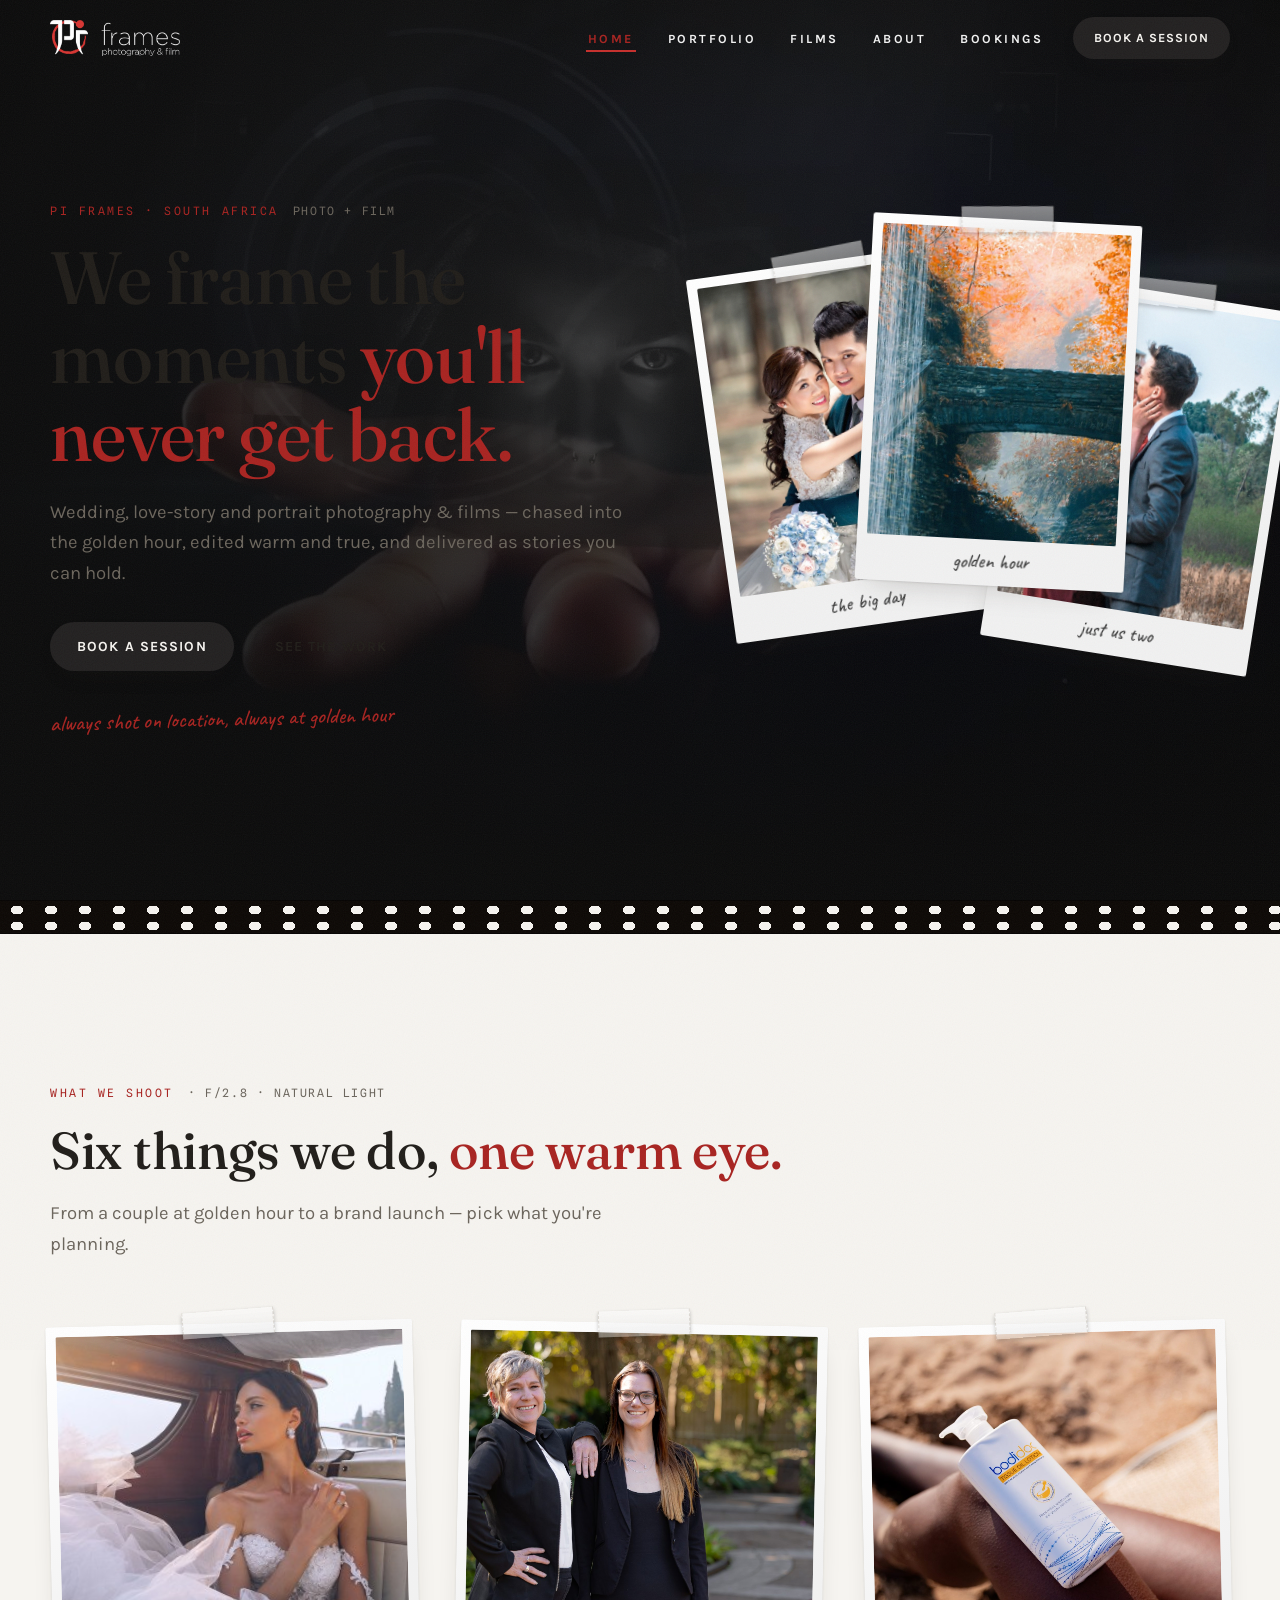
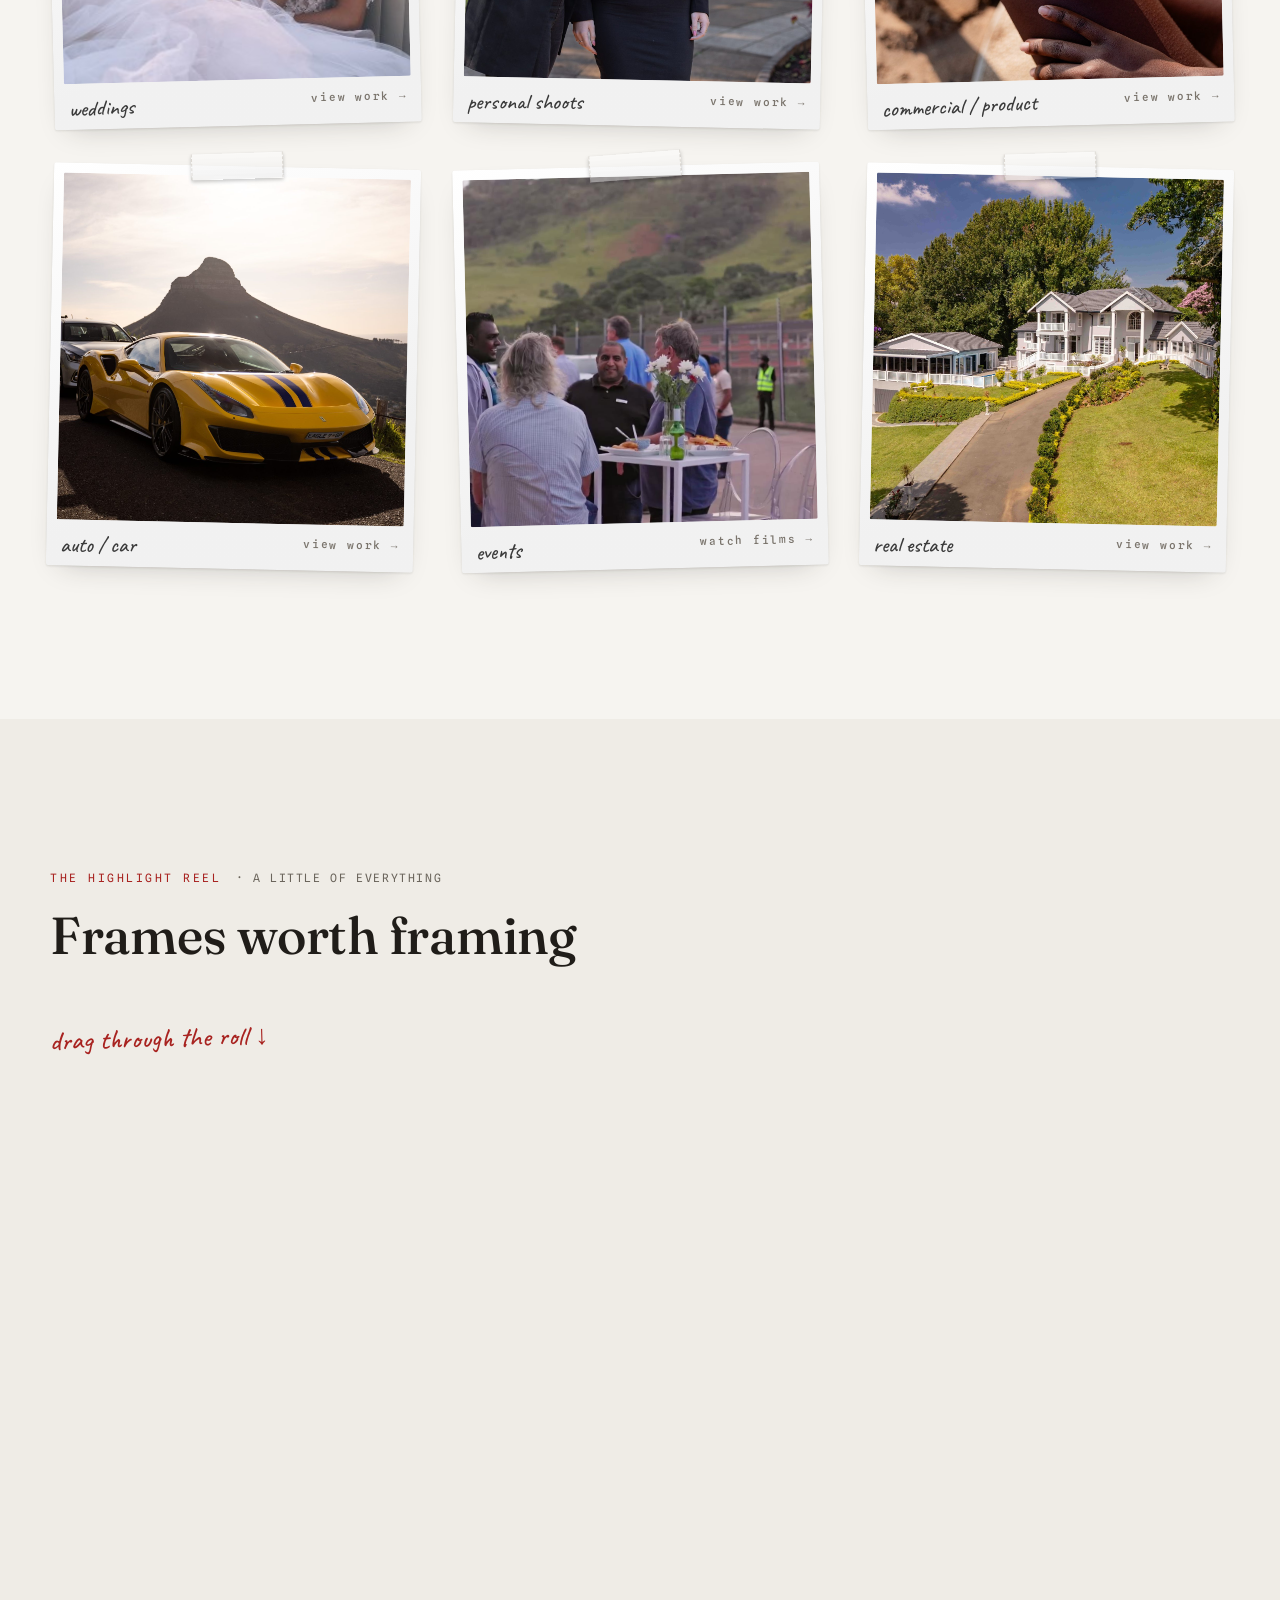
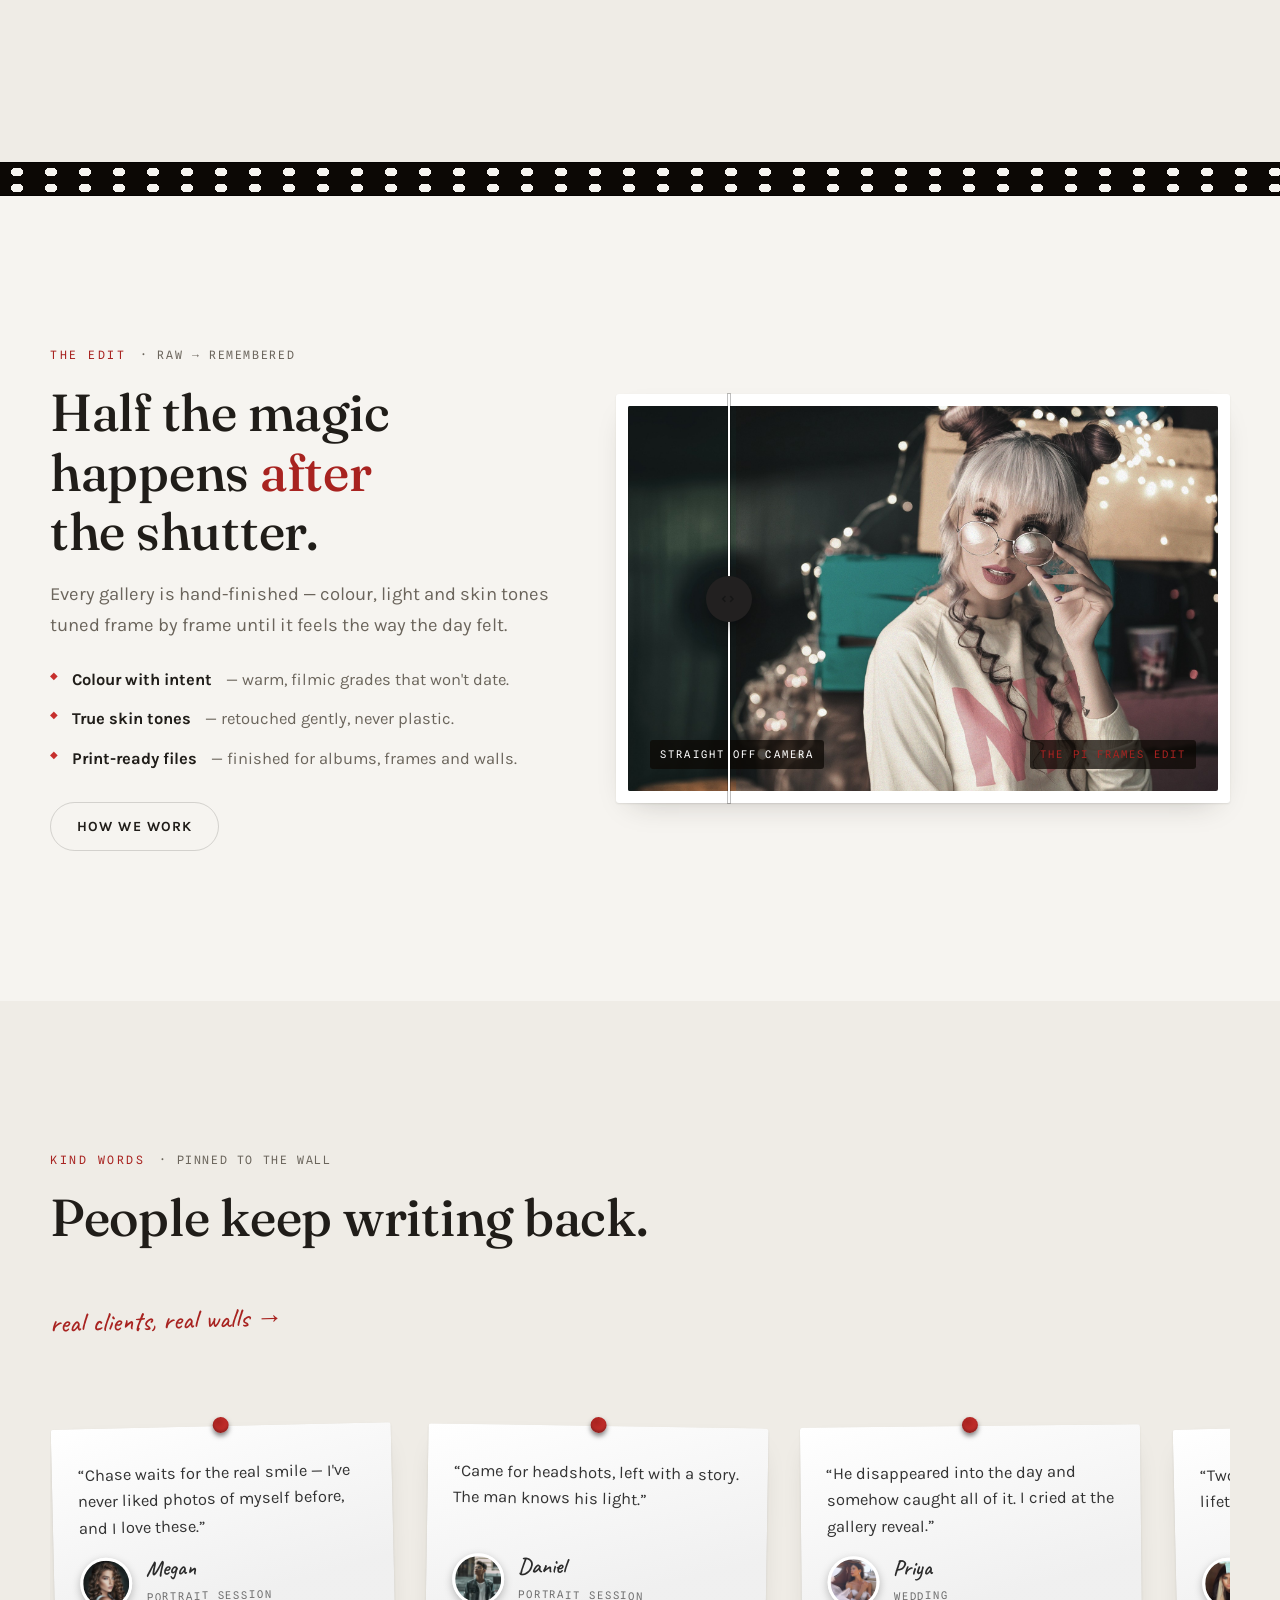
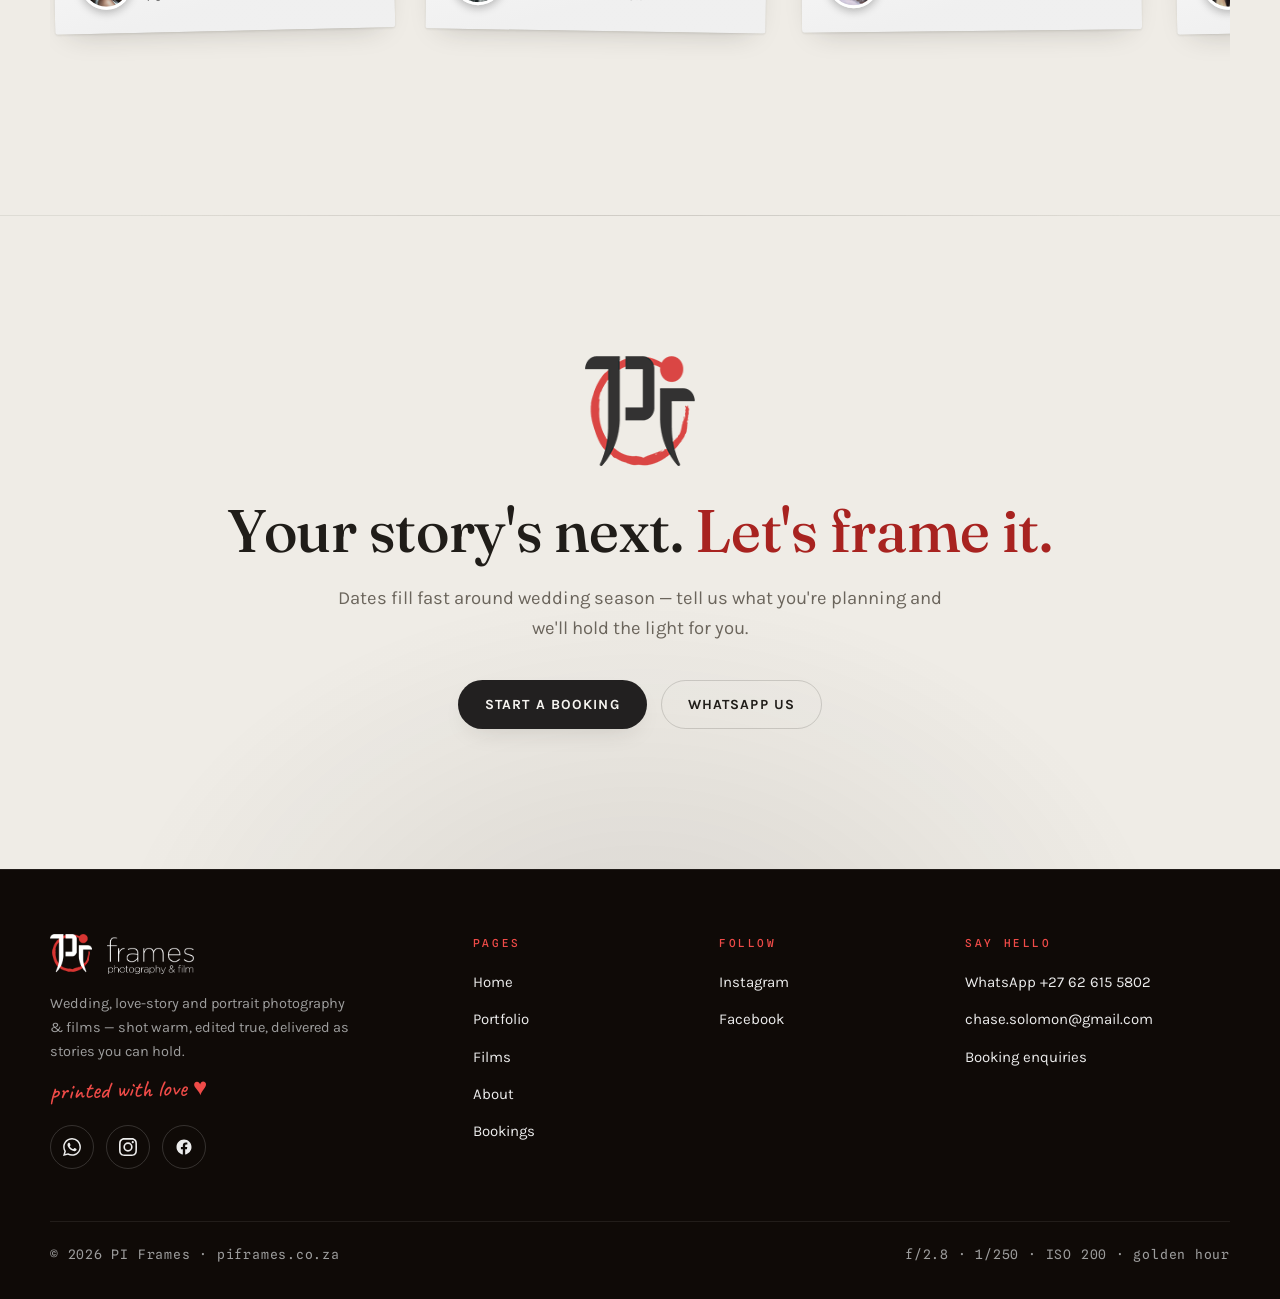
==== commit f4cff2fc: "Update Realestate" ====
--- a/index.html
+++ b/index.html
@@ -117,10 +117,10 @@
       <span class="tape"></span>
       <div class="frame"><img src="Media/poster-video-tvh-grand-opening.jpg" alt="event photography & film" loading="lazy"></div>
       <span class="cap"><span>events</span><span class="go">watch films →</span></span>
-    </a><a class="polaroid service service-soon reveal d2" href="bookings.html">
-      <span class="tape"></span>
-      <div class="frame"><picture><source srcset="Media/thmb-realestate-light.jpg" media="(prefers-color-scheme: light)"><img src="Media/thmb-realestate.jpg" alt="real estate photography" loading="lazy"></picture></div>
-      <span class="cap"><span>real estate</span><span class="go">on request →</span></span>
+    </a><a class="polaroid service reveal d2" href="portfolio.html#realestate">
+      <span class="tape"></span>
+      <div class="frame"><img src="Media/album-realestate-01.jpg" alt="real estate photography" loading="lazy"></div>
+      <span class="cap"><span>real estate</span><span class="go">view work →</span></span>
     </a></div>
     </div>
   </section>
